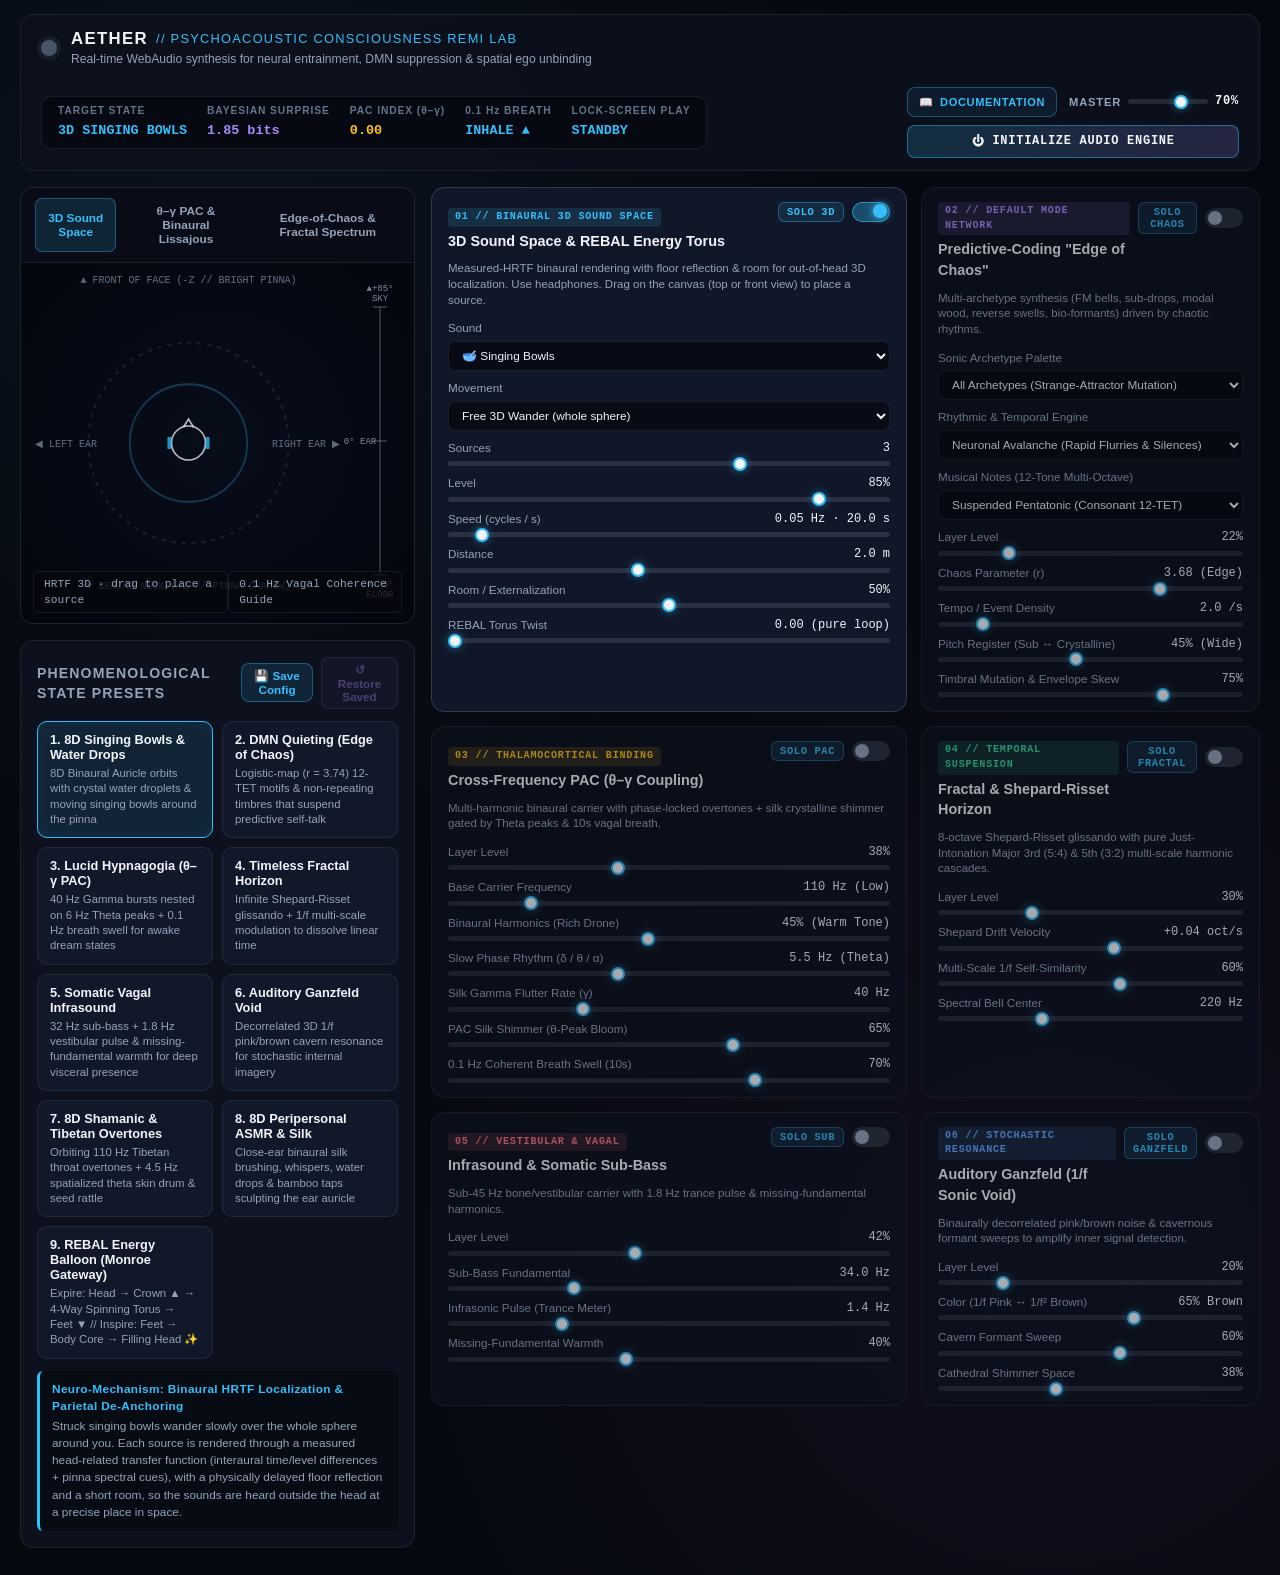
==== index.html @ e2518af4 "Refactor Module 1 into high-fidelity measured-HRTF binaural spatializer with REBAL torus & clean con" ====
<!DOCTYPE html>
<html lang="en">
<head>
  <meta charset="UTF-8" />
  <meta name="viewport" content="width=device-width, initial-scale=1.0, maximum-scale=5.0" />
  <meta name="theme-color" content="#06080f" />
  <meta name="mobile-web-app-capable" content="yes" />
  <meta name="apple-mobile-web-app-capable" content="yes" />
  <meta name="apple-mobile-web-app-status-bar-style" content="black-translucent" />
  <title>AETHER // WebAudio Neurophenomenology & Consciousness Remi Lab</title>
  <link rel="icon" type="image/png" sizes="512x512" href="icon-512.png" />
  <link rel="apple-touch-icon" href="icon-512.png" />
  <link rel="stylesheet" href="styles.css?v=2.9" />
</head>
<body>
  <div class="app-shell">
    <!-- Top Telemetry & Master Transport Bar -->
    <header class="topbar">
      <div class="brand">
        <div class="brand-glyph" id="statusOrb"></div>
        <div>
          <h1>AETHER <span class="brand-sub">// PSYCHOACOUSTIC CONSCIOUSNESS REMI LAB</span></h1>
          <p class="brand-tagline">Real-time WebAudio synthesis for neural entrainment, DMN suppression &amp; spatial ego unbinding</p>
        </div>
      </div>

      <div class="telemetry-strip">
        <div class="telemetry-item" title="Dominant target neural oscillation band">
          <span class="telemetry-label">TARGET STATE</span>
          <span class="telemetry-value accent-cyan" id="telemetryState">STANDBY</span>
        </div>
        <div class="telemetry-item" title="Real-time Bayesian surprise metric of the Edge-of-Chaos engine (bits)">
          <span class="telemetry-label">BAYESIAN SURPRISE</span>
          <span class="telemetry-value accent-violet" id="telemetrySurprise">0.00 bits</span>
        </div>
        <div class="telemetry-item" title="Cross-frequency Theta-Gamma phase-amplitude coupling index">
          <span class="telemetry-label">PAC INDEX (θ–γ)</span>
          <span class="telemetry-value accent-amber" id="telemetryPAC">0.00</span>
        </div>
        <div class="telemetry-item" title="0.1 Hz autonomic heart-brain coherence breath phase">
          <span class="telemetry-label">0.1 Hz BREATH</span>
          <span class="telemetry-value" id="telemetryBreath">INHALE</span>
        </div>
        <div class="telemetry-item" title="Android background audio focus and lock-screen playback status">
          <span class="telemetry-label">LOCK-SCREEN PLAY</span>
          <span class="telemetry-value accent-cyan" id="telemetryBgAudio">STANDBY</span>
        </div>
      </div>

      <div class="master-controls">
        <div class="master-top-row">
          <a href="docs.html" class="btn-docs" title="Open Full Feature &amp; Neuroscience Documentation">
            <span>📖</span>
            <span>DOCUMENTATION</span>
          </a>
          <div class="master-Gain-wrap">
            <label for="masterGain">MASTER</label>
            <input type="range" id="masterGain" min="0" max="1" step="0.01" value="0.7" />
            <span id="masterGainVal" class="mono-val">70%</span>
          </div>
        </div>
        <button id="powerBtn" class="btn-power" aria-pressed="false">
          <span class="power-icon">⏻</span>
          <span id="powerBtnText">INITIALIZE AUDIO ENGINE</span>
        </button>
      </div>
    </header>

    <!-- Main Workspace Grid -->
    <main class="workspace">
      <!-- Left / Center Column: Visualizer & Presets + Journey Engine -->
      <section class="left-panel">
        <!-- Multi-Mode Real-Time Visualizer -->
        <div class="visualizer-card">
          <div class="visualizer-header">
            <div class="viz-tabs" role="tablist">
              <button class="viz-tab active" data-viz="spatial" role="tab">3D Sound Space</button>
              <button class="viz-tab" data-viz="pac" role="tab">θ–γ PAC &amp; Binaural Lissajous</button>
              <button class="viz-tab" data-viz="chaos" role="tab">Edge-of-Chaos &amp; Fractal Spectrum</button>
            </div>
          </div>

          <div class="canvas-container">
            <canvas id="neuroCanvas"></canvas>
            <div class="viz-hud">
              <div class="hud-pill" id="hudLeft">HRTF 3D · drag to place a source</div>
              <div class="hud-pill" id="hudRight">0.1 Hz Vagal Coherence Guide</div>
            </div>
          </div>
        </div>

        <!-- Phenomenological State Presets & Custom User Config -->
        <div class="presets-card">
          <div class="section-header">
            <h2>Phenomenological State Presets</h2>
            <div class="custom-config-controls">
              <button type="button" id="saveConfigBtn" class="btn-config" title="Save your current hand-tuned configuration of all modules">
                💾 Save Config
              </button>
              <button type="button" id="restoreConfigBtn" class="btn-config btn-config-restore" title="Restore your previously saved custom configuration" disabled>
                ↺ Restore Saved
              </button>
            </div>
          </div>

          <div class="preset-grid">
            <button class="preset-btn active" data-preset="egoDissolution">
              <span class="preset-title">1. 8D Singing Bowls &amp; Water Drops</span>
              <span class="preset-desc">8D Binaural Auricle orbits with crystal water droplets &amp; moving singing bowls around the pinna</span>
            </button>
            <button class="preset-btn" data-preset="dmnQuieting">
              <span class="preset-title">2. DMN Quieting (Edge of Chaos)</span>
              <span class="preset-desc">Logistic-map (r = 3.74) 12-TET motifs &amp; non-repeating timbres that suspend predictive self-talk</span>
            </button>
            <button class="preset-btn" data-preset="lucidHypnagogia">
              <span class="preset-title">3. Lucid Hypnagogia (θ–γ PAC)</span>
              <span class="preset-desc">40 Hz Gamma bursts nested on 6 Hz Theta peaks + 0.1 Hz breath swell for awake dream states</span>
            </button>
            <button class="preset-btn" data-preset="timelessFractal">
              <span class="preset-title">4. Timeless Fractal Horizon</span>
              <span class="preset-desc">Infinite Shepard-Risset glissando + 1/f multi-scale modulation to dissolve linear time</span>
            </button>
            <button class="preset-btn" data-preset="somaticVagal">
              <span class="preset-title">5. Somatic Vagal Infrasound</span>
              <span class="preset-desc">32 Hz sub-bass + 1.8 Hz vestibular pulse &amp; missing-fundamental warmth for deep visceral presence</span>
            </button>
            <button class="preset-btn" data-preset="auditoryGanzfeld">
              <span class="preset-title">6. Auditory Ganzfeld Void</span>
              <span class="preset-desc">Decorrelated 3D 1/f pink/brown cavern resonance for stochastic internal imagery</span>
            </button>
            <button class="preset-btn" data-preset="shamanicTrance">
              <span class="preset-title">7. 8D Shamanic &amp; Tibetan Overtones</span>
              <span class="preset-desc">Orbiting 110 Hz Tibetan throat overtones + 4.5 Hz spatialized theta skin drum &amp; seed rattle</span>
            </button>
            <button class="preset-btn" data-preset="somaticTingles">
              <span class="preset-title">8. 8D Peripersonal ASMR &amp; Silk</span>
              <span class="preset-desc">Close-ear binaural silk brushing, whispers, water drops &amp; bamboo taps sculpting the ear auricle</span>
            </button>
            <button class="preset-btn" data-preset="rebalGateway">
              <span class="preset-title">9. REBAL Energy Balloon (Monroe Gateway)</span>
              <span class="preset-desc">Expire: Head → Crown ▲ → 4-Way Spinning Torus → Feet ▼ // Inspire: Feet → Body Core → Filling Head ✨</span>
            </button>
          </div>

          <!-- Active Phenomenology Mechanism Note -->
          <div class="mechanism-banner" id="mechanismBanner">
            <div class="mech-title" id="mechTitle">Neuro-Mechanism: 8D Auricle (Pinna) Localization &amp; Parietal De-Anchoring</div>
            <p class="mech-text" id="mechText">
              True 3D/8D localization combines Interaural Time Difference (ITD 0–700 µs), contralateral cranial head-shadowing, Blauert front/back bands (1.1 kHz rear vs 3.7 kHz front), and the ear auricle (pinna) elevation spectral notch (5–11 kHz) on rich moving sources and water droplets.
            </p>
          </div>
        </div>
      </section>

      <!-- Right Column: 6 Real-Time Synthesis Modules -->
      <section class="modules-grid">

        <!-- MODULE 1: Unified 8D Binaural Auricle & Spatial ASMR -->
        <article class="module-card active-module" data-module="spatial">
          <div class="module-header">
            <div>
              <span class="module-tag tag-cyan">01 // BINAURAL 3D SOUND SPACE</span>
              <h3>3D Sound Space &amp; REBAL Energy Torus</h3>
            </div>
            <div class="header-actions">
              <button type="button" id="soloSpatialBtn" class="btn-solo" title="Mute all other modules to hear the 3D sound space alone">SOLO 3D</button>
              <label class="toggle-switch">
                <input type="checkbox" id="spatialEnabled" checked />
                <span class="slider"></span>
              </label>
            </div>
          </div>
          <p class="module-subtitle">Measured-HRTF binaural rendering with floor reflection &amp; room for out-of-head 3D localization. Use headphones. Drag on the canvas (top or front view) to place a source.</p>

          <div class="control-list">
            <div class="control-row">
              <div class="control-label"><span>Sound</span></div>
              <select id="spatialPalette" class="select-input">
                <option value="energy" selected>⚡ Breath Energy (voice + breath + sparkle)</option>
                <option value="bowl">🥣 Singing Bowls</option>
                <option value="drops">💧 Water Drops</option>
                <option value="chimes">✨ Crystal Chimes</option>
              </select>
            </div>
            <div class="control-row">
              <div class="control-label"><span>Movement</span></div>
              <select id="spatialTrajectory" class="select-input">
                <option value="rebal">REBAL Energy Torus (exhale: crown → around → feet · inhale: feet → head)</option>
                <option value="orbit" selected>Horizontal Orbit (ear level)</option>
                <option value="vertical">Vertical Loops (front → above → behind → below)</option>
                <option value="sphere">Free 3D Wander (whole sphere)</option>
                <option value="manual">Hold Still (drag to place)</option>
              </select>
            </div>
            <div class="control-row">
              <div class="control-label"><span>Sources</span><span class="mono-val" id="spatialCountVal">2</span></div>
              <input type="range" id="spatialCount" min="1" max="4" step="1" value="2" />
            </div>
            <div class="control-row">
              <div class="control-label"><span>Level</span><span class="mono-val" id="spatialGainVal">80%</span></div>
              <input type="range" id="spatialGain" min="0" max="1" step="0.01" value="0.8" />
            </div>
            <div class="control-row">
              <div class="control-label"><span>Speed (cycles / s)</span><span class="mono-val" id="spatialSpeedVal">0.10 Hz · 10.0 s</span></div>
              <input type="range" id="spatialSpeed" min="0.02" max="0.5" step="0.01" value="0.1" />
            </div>
            <div class="control-row">
              <div class="control-label"><span>Distance</span><span class="mono-val" id="spatialDistanceVal">1.8 m</span></div>
              <input type="range" id="spatialDistance" min="0.5" max="4" step="0.1" value="1.8" />
            </div>
            <div class="control-row">
              <div class="control-label"><span>Room / Externalization</span><span class="mono-val" id="spatialRoomVal">45%</span></div>
              <input type="range" id="spatialRoom" min="0" max="1" step="0.01" value="0.45" />
            </div>
            <div class="control-row">
              <div class="control-label"><span>REBAL Torus Twist</span><span class="mono-val" id="spatialSpiralVal">0.00 (pure loop)</span></div>
              <input type="range" id="spatialSpiral" min="0" max="2" step="0.05" value="0" />
            </div>
          </div>
        </article>

        <!-- MODULE 2: Predictive-Coding Edge of Chaos -->
        <article class="module-card" data-module="chaos">
          <div class="module-header">
            <div>
              <span class="module-tag tag-violet">02 // DEFAULT MODE NETWORK</span>
              <h3>Predictive-Coding "Edge of Chaos"</h3>
            </div>
            <div class="header-actions">
              <button type="button" id="soloChaosBtn" class="btn-solo" title="Mute all other modules to isolate Edge of Chaos sounds &amp; rhythms">SOLO CHAOS</button>
              <label class="toggle-switch">
                <input type="checkbox" id="chaosEnabled" />
                <span class="slider"></span>
              </label>
            </div>
          </div>
          <p class="module-subtitle">Multi-archetype synthesis (FM bells, sub-drops, modal wood, reverse swells, bio-formants) driven by chaotic rhythms.</p>

          <div class="control-list">
            <div class="control-row">
              <div class="control-label"><span>Sonic Archetype Palette</span></div>
              <select id="chaosPalette" class="select-input">
                <option value="hybrid" selected>All Archetypes (Strange-Attractor Mutation)</option>
                <option value="metallic">Inharmonic FM Bells, Singing Bowls &amp; Gongs</option>
                <option value="liquid">Liquid Formant Vowels &amp; Bio-Acoustic Calls</option>
                <option value="plucked">Modal Wood, Koto Plucks &amp; Bowed Glass</option>
                <option value="subglitch">Deep Tectonic Sub-Drops &amp; Microsound Clicks</option>
                <option value="breath">Reverse Envelope Swells &amp; Throat Overtones</option>
              </select>
            </div>
            <div class="control-row">
              <div class="control-label"><span>Rhythmic &amp; Temporal Engine</span></div>
              <select id="chaosRhythm" class="select-input">
                <option value="avalanche" selected>Neuronal Avalanche (Rapid Flurries &amp; Silences)</option>
                <option value="lorenz">Strange-Attractor Syncopated Groove (Bifurcating)</option>
                <option value="polyrhythm">Golden-Ratio (φ) &amp; Prime Polyrhythm (3:5:7)</option>
                <option value="elastic">Elastic Time Gravity (Accelerando ↔ Ritardando)</option>
                <option value="stochastic">Logistic Cloud (r-Controlled Periodicity)</option>
              </select>
            </div>
            <div class="control-row">
              <div class="control-label"><span>Musical Notes (12-Tone Multi-Octave)</span></div>
              <select id="chaosScale" class="select-input">
                <option value="chromatic12" selected>All 12 Chromatic Notes (Motif + Mutation)</option>
                <option value="dorian">Dorian Mode (12-TET Minor/Modal)</option>
                <option value="lydian">Lydian Dream Scale (12-TET #4)</option>
                <option value="pentatonic">Suspended Pentatonic (Consonant 12-TET)</option>
                <option value="phrygian">Phrygian Dominant (Mystic 12-TET)</option>
              </select>
            </div>
            <div class="control-row">
              <div class="control-label"><span>Layer Level</span><span class="mono-val" id="chaosGainVal">65%</span></div>
              <input type="range" id="chaosGain" min="0" max="1" step="0.01" value="0.65" />
            </div>
            <div class="control-row">
              <div class="control-label"><span>Chaos Parameter (r)</span><span class="mono-val" id="chaosRVal">3.74 (Edge)</span></div>
              <input type="range" id="chaosR" min="2.80" max="3.99" step="0.01" value="3.74" />
            </div>
            <div class="control-row">
              <div class="control-label"><span>Tempo / Event Density</span><span class="mono-val" id="chaosRateVal">3.8 /s</span></div>
              <input type="range" id="chaosRate" min="0.5" max="12" step="0.1" value="3.8" />
            </div>
            <div class="control-row">
              <div class="control-label"><span>Pitch Register (Sub ↔ Crystalline)</span><span class="mono-val" id="chaosRegisterVal">45% (Wide)</span></div>
              <input type="range" id="chaosRegister" min="0" max="1" step="0.01" value="0.45" />
            </div>
            <div class="control-row">
              <div class="control-label"><span>Timbral Mutation &amp; Envelope Skew</span><span class="mono-val" id="chaosMorphVal">72%</span></div>
              <input type="range" id="chaosMorph" min="0" max="1" step="0.01" value="0.72" />
            </div>
          </div>
        </article>

        <!-- MODULE 3: Cross-Frequency PAC Audio -->
        <article class="module-card" data-module="pac">
          <div class="module-header">
            <div>
              <span class="module-tag tag-amber">03 // THALAMOCORTICAL BINDING</span>
              <h3>Cross-Frequency PAC (θ–γ Coupling)</h3>
            </div>
            <div class="header-actions">
              <button type="button" id="soloPacBtn" class="btn-solo" title="Mute all other modules to isolate Cross-Frequency PAC &amp; Binaural Phase">SOLO PAC</button>
              <label class="toggle-switch">
                <input type="checkbox" id="pacEnabled" />
                <span class="slider"></span>
              </label>
            </div>
          </div>
          <p class="module-subtitle">Multi-harmonic binaural carrier with phase-locked overtones + silk crystalline shimmer gated by Theta peaks &amp; 10s vagal breath.</p>

          <div class="control-list">
            <div class="control-row">
              <div class="control-label"><span>Layer Level</span><span class="mono-val" id="pacGainVal">55%</span></div>
              <input type="range" id="pacGain" min="0" max="1" step="0.01" value="0.55" />
            </div>
            <div class="control-row">
              <div class="control-label"><span>Base Carrier Frequency</span><span class="mono-val" id="pacBaseFreqVal">136 Hz (Low)</span></div>
              <input type="range" id="pacBaseFreq" min="40" max="432" step="1" value="136" />
            </div>
            <div class="control-row">
              <div class="control-label"><span>Binaural Harmonics (Rich Drone)</span><span class="mono-val" id="pacHarmonicsVal">45% (Warm Tone)</span></div>
              <input type="range" id="pacHarmonics" min="0" max="1" step="0.01" value="0.45" />
            </div>
            <div class="control-row">
              <div class="control-label"><span>Slow Phase Rhythm (δ / θ / α)</span><span class="mono-val" id="pacThetaVal">6.0 Hz (Theta)</span></div>
              <input type="range" id="pacTheta" min="1.5" max="12.0" step="0.1" value="6.0" />
            </div>
            <div class="control-row">
              <div class="control-label"><span>Silk Gamma Flutter Rate (γ)</span><span class="mono-val" id="pacGammaVal">40 Hz</span></div>
              <input type="range" id="pacGamma" min="25" max="75" step="1" value="40" />
            </div>
            <div class="control-row">
              <div class="control-label"><span>PAC Silk Shimmer (θ-Peak Bloom)</span><span class="mono-val" id="pacDepthVal">70%</span></div>
              <input type="range" id="pacDepth" min="0" max="1" step="0.01" value="0.70" />
            </div>
            <div class="control-row">
              <div class="control-label"><span>0.1 Hz Coherent Breath Swell (10s)</span><span class="mono-val" id="pacBreathVal">65%</span></div>
              <input type="range" id="pacBreath" min="0" max="1" step="0.01" value="0.65" />
            </div>
          </div>
        </article>

        <!-- MODULE 4: Fractal & Scale-Invariant Landscapes -->
        <article class="module-card" data-module="fractal">
          <div class="module-header">
            <div>
              <span class="module-tag tag-emerald">04 // TEMPORAL SUSPENSION</span>
              <h3>Fractal &amp; Shepard-Risset Horizon</h3>
            </div>
            <div class="header-actions">
              <button type="button" id="soloFractalBtn" class="btn-solo" title="Mute all other modules to isolate Fractal &amp; Shepard-Risset Horizon">SOLO FRACTAL</button>
              <label class="toggle-switch">
                <input type="checkbox" id="fractalEnabled" />
                <span class="slider"></span>
              </label>
            </div>
          </div>
          <p class="module-subtitle">8-octave Shepard-Risset glissando with pure Just-Intonation Major 3rd (5:4) &amp; 5th (3:2) multi-scale harmonic cascades.</p>

          <div class="control-list">
            <div class="control-row">
              <div class="control-label"><span>Layer Level</span><span class="mono-val" id="fractalGainVal">40%</span></div>
              <input type="range" id="fractalGain" min="0" max="1" step="0.01" value="0.40" />
            </div>
            <div class="control-row">
              <div class="control-label"><span>Shepard Drift Velocity</span><span class="mono-val" id="fractalSpeedVal">+0.06 oct/s</span></div>
              <input type="range" id="fractalSpeed" min="-0.25" max="0.25" step="0.01" value="0.06" />
            </div>
            <div class="control-row">
              <div class="control-label"><span>Multi-Scale 1/f Self-Similarity</span><span class="mono-val" id="fractalDepthVal">65%</span></div>
              <input type="range" id="fractalDepth" min="0" max="1" step="0.01" value="0.65" />
            </div>
            <div class="control-row">
              <div class="control-label"><span>Spectral Bell Center</span><span class="mono-val" id="fractalCenterVal">220 Hz</span></div>
              <input type="range" id="fractalCenter" min="65" max="528" step="1" value="220" />
            </div>
          </div>
        </article>

        <!-- MODULE 5: Infrasound & Somatic Sub-Bass -->
        <article class="module-card" data-module="sub">
          <div class="module-header">
            <div>
              <span class="module-tag tag-rose">05 // VESTIBULAR &amp; VAGAL</span>
              <h3>Infrasound &amp; Somatic Sub-Bass</h3>
            </div>
            <div class="header-actions">
              <button type="button" id="soloSubBtn" class="btn-solo" title="Mute all other modules to isolate Infrasound &amp; Sub-Bass">SOLO SUB</button>
              <label class="toggle-switch">
                <input type="checkbox" id="subEnabled" />
                <span class="slider"></span>
              </label>
            </div>
          </div>
          <p class="module-subtitle">Sub-45 Hz bone/vestibular carrier with 1.8 Hz trance pulse &amp; missing-fundamental harmonics.</p>

          <div class="control-list">
            <div class="control-row">
              <div class="control-label"><span>Layer Level</span><span class="mono-val" id="subGainVal">50%</span></div>
              <input type="range" id="subGain" min="0" max="1" step="0.01" value="0.50" />
            </div>
            <div class="control-row">
              <div class="control-label"><span>Sub-Bass Fundamental</span><span class="mono-val" id="subFreqVal">34 Hz</span></div>
              <input type="range" id="subFreq" min="24" max="60" step="0.5" value="34" />
            </div>
            <div class="control-row">
              <div class="control-label"><span>Infrasonic Pulse (Trance Meter)</span><span class="mono-val" id="subPulseVal">1.6 Hz</span></div>
              <input type="range" id="subPulse" min="0.2" max="5.0" step="0.1" value="1.6" />
            </div>
            <div class="control-row">
              <div class="control-label"><span>Missing-Fundamental Warmth</span><span class="mono-val" id="subWarmthVal">45%</span></div>
              <input type="range" id="subWarmth" min="0" max="1" step="0.01" value="0.45" />
            </div>
          </div>
        </article>

        <!-- MODULE 6: Auditory Ganzfeld & Stochastic Resonance -->
        <article class="module-card" data-module="ganzfeld">
          <div class="module-header">
            <div>
              <span class="module-tag tag-sky">06 // STOCHASTIC RESONANCE</span>
              <h3>Auditory Ganzfeld (1/f Sonic Void)</h3>
            </div>
            <div class="header-actions">
              <button type="button" id="soloGanzfeldBtn" class="btn-solo" title="Mute all other modules to isolate the Auditory Ganzfeld">SOLO GANZFELD</button>
              <label class="toggle-switch">
                <input type="checkbox" id="ganzfeldEnabled" />
                <span class="slider"></span>
              </label>
            </div>
          </div>
          <p class="module-subtitle">Binaurally decorrelated pink/brown noise &amp; cavernous formant sweeps to amplify inner signal detection.</p>

          <div class="control-list">
            <div class="control-row">
              <div class="control-label"><span>Layer Level</span><span class="mono-val" id="ganzfeldGainVal">30%</span></div>
              <input type="range" id="ganzfeldGain" min="0" max="1" step="0.01" value="0.30" />
            </div>
            <div class="control-row">
              <div class="control-label"><span>Color (1/f Pink ↔ 1/f² Brown)</span><span class="mono-val" id="ganzfeldColorVal">62% Brown</span></div>
              <input type="range" id="ganzfeldColor" min="0" max="1" step="0.01" value="0.62" />
            </div>
            <div class="control-row">
              <div class="control-label"><span>Cavern Formant Sweep</span><span class="mono-val" id="ganzfeldSweepVal">55%</span></div>
              <input type="range" id="ganzfeldSweep" min="0" max="1" step="0.01" value="0.55" />
            </div>
            <div class="control-row">
              <div class="control-label"><span>Cathedral Shimmer Space</span><span class="mono-val" id="reverbMixVal">55%</span></div>
              <input type="range" id="reverbMix" min="0" max="1" step="0.01" value="0.55" />
            </div>
          </div>
        </article>

      </section>
    </main>
  </div>

  <!-- Persistent HTML5 audio element for Android background audio focus & lock-screen playback -->
  <audio id="bgAudioKeepAlive" src="silence.wav" loop playsinline preload="auto"></audio>

  <script src="spatial-engine.js?v=5.0"></script>
  <script src="audio-engine.js?v=5.0"></script>
  <script src="app.js?v=5.0"></script>
</body>
</html>
---- styles.css ----
:root {
  --bg-canvas: #06080f;
  --bg-card: #0c111d;
  --bg-card-active: #101728;
  --bg-elevated: #161f35;
  --border-subtle: rgba(148, 163, 184, 0.12);
  --border-active: rgba(56, 189, 248, 0.35);
  --text-primary: #f1f5f9;
  --text-secondary: #94a3b8;
  --text-muted: #64748b;
  --cyan: #38bdf8;
  --violet: #a78bfa;
  --amber: #fbbf24;
  --emerald: #34d399;
  --rose: #fb7185;
  --sky: #60a5fa;
  --font-sans: -apple-system, BlinkMacSystemFont, "Inter", "Segoe UI", Roboto, sans-serif;
  --font-mono: "JetBrains Mono", "SF Mono", "Fira Code", Menlo, monospace;
}

* {
  box-sizing: border-box;
  margin: 0;
  padding: 0;
}

body {
  background-color: var(--bg-canvas);
  background-image:
    radial-gradient(circle at 18% 15%, rgba(56, 189, 248, 0.06), transparent 40%),
    radial-gradient(circle at 82% 80%, rgba(167, 139, 250, 0.06), transparent 45%);
  color: var(--text-primary);
  font-family: var(--font-sans);
  min-height: 100vh;
  overflow-x: hidden;
  line-height: 1.45;
}

.app-shell {
  max-width: 1620px;
  margin: 0 auto;
  padding: 14px 20px 28px;
  display: flex;
  flex-direction: column;
  gap: 16px;
}

/* Topbar */
.topbar {
  display: flex;
  align-items: center;
  justify-content: space-between;
  gap: 18px;
  background: rgba(12, 17, 29, 0.85);
  backdrop-filter: blur(14px);
  border: 1px solid var(--border-subtle);
  border-radius: 14px;
  padding: 12px 20px;
  flex-wrap: wrap;
}

.brand {
  display: flex;
  align-items: center;
  gap: 14px;
}

.brand-glyph {
  width: 16px;
  height: 16px;
  border-radius: 50%;
  background: #475569;
  box-shadow: 0 0 0 4px rgba(71, 85, 105, 0.2);
  transition: all 0.4s ease;
}

.brand-glyph.live {
  background: var(--cyan);
  box-shadow: 0 0 14px var(--cyan), 0 0 0 5px rgba(56, 189, 248, 0.2);
  animation: pulseOrb 4s infinite ease-in-out;
}

@keyframes pulseOrb {
  0%, 100% { transform: scale(1); opacity: 0.95; }
  50% { transform: scale(1.18); opacity: 1; }
}

.brand h1 {
  font-size: 1.05rem;
  font-weight: 700;
  letter-spacing: 0.08em;
  display: flex;
  align-items: center;
  gap: 8px;
}

.brand-sub {
  font-weight: 400;
  font-size: 0.8rem;
  color: var(--cyan);
  letter-spacing: 0.1em;
}

.brand-tagline {
  font-size: 0.76rem;
  color: var(--text-secondary);
}

/* Telemetry Strip */
.telemetry-strip {
  display: flex;
  align-items: center;
  gap: 20px;
  background: rgba(6, 8, 15, 0.65);
  border: 1px solid var(--border-subtle);
  border-radius: 10px;
  padding: 7px 16px;
}

.telemetry-item {
  display: flex;
  flex-direction: column;
  gap: 2px;
}

.telemetry-label {
  font-size: 0.64rem;
  font-weight: 600;
  letter-spacing: 0.09em;
  color: var(--text-muted);
}

.telemetry-value {
  font-family: var(--font-mono);
  font-size: 0.84rem;
  font-weight: 600;
  font-variant-numeric: tabular-nums;
  color: var(--text-primary);
}

.accent-cyan { color: var(--cyan); }
.accent-violet { color: var(--violet); }
.accent-amber { color: var(--amber); }

/* Master Controls */
.master-controls {
  display: flex;
  flex-direction: column;
  gap: 8px;
  min-width: 260px;
}

.master-top-row {
  display: flex;
  align-items: center;
  justify-content: space-between;
  gap: 12px;
}

.btn-docs {
  display: inline-flex;
  align-items: center;
  gap: 6px;
  padding: 6px 11px;
  border-radius: 8px;
  border: 1px solid rgba(56, 189, 248, 0.35);
  background: rgba(56, 189, 248, 0.08);
  color: var(--cyan);
  font-size: 0.69rem;
  font-weight: 600;
  letter-spacing: 0.06em;
  text-decoration: none;
  transition: all 0.2s ease;
  white-space: nowrap;
}

.btn-docs:hover {
  background: rgba(56, 189, 248, 0.18);
  border-color: rgba(56, 189, 248, 0.7);
  box-shadow: 0 0 14px rgba(56, 189, 248, 0.22);
  transform: translateY(-1px);
}

.master-Gain-wrap {
  display: flex;
  align-items: center;
  gap: 7px;
  font-size: 0.70rem;
  font-weight: 600;
  letter-spacing: 0.07em;
  color: var(--text-secondary);
  white-space: nowrap;
}

.master-Gain-wrap input[type="range"] {
  width: 80px;
}

.mono-val {
  font-family: var(--font-mono);
  font-size: 0.75rem;
  font-variant-numeric: tabular-nums;
  color: var(--text-primary);
}

.btn-power {
  display: flex;
  align-items: center;
  justify-content: center;
  gap: 8px;
  background: linear-gradient(135deg, rgba(56, 189, 248, 0.18), rgba(167, 139, 250, 0.18));
  border: 1px solid rgba(56, 189, 248, 0.45);
  color: var(--text-primary);
  font-family: var(--font-mono);
  font-size: 0.75rem;
  font-weight: 600;
  letter-spacing: 0.06em;
  padding: 8px 14px;
  border-radius: 8px;
  cursor: pointer;
  transition: all 0.2s ease;
  width: 100%;
}

.btn-power:hover {
  border-color: var(--cyan);
  box-shadow: 0 0 18px rgba(56, 189, 248, 0.25);
}

.btn-power.active {
  background: linear-gradient(135deg, rgba(52, 211, 153, 0.22), rgba(56, 189, 248, 0.22));
  border-color: var(--emerald);
  color: #ecfdf5;
  box-shadow: 0 0 20px rgba(52, 211, 153, 0.25);
}

/* Workspace Layout */
.workspace {
  display: grid;
  grid-template-columns: 1.05fr 1.25fr;
  gap: 16px;
  align-items: start;
}

@media (max-width: 1220px) {
  .workspace {
    grid-template-columns: 1fr;
  }
}

.left-panel {
  display: flex;
  flex-direction: column;
  gap: 16px;
}

/* Visualizer Card */
.visualizer-card {
  background: var(--bg-card);
  border: 1px solid var(--border-subtle);
  border-radius: 14px;
  overflow: hidden;
  display: flex;
  flex-direction: column;
}

.visualizer-header {
  display: flex;
  align-items: center;
  justify-content: space-between;
  padding: 10px 14px;
  border-bottom: 1px solid var(--border-subtle);
  background: rgba(6, 8, 15, 0.45);
  flex-wrap: wrap;
  gap: 8px;
}

.viz-tabs {
  display: flex;
  gap: 6px;
}

.viz-tab {
  background: transparent;
  border: 1px solid transparent;
  color: var(--text-secondary);
  font-size: 0.74rem;
  font-weight: 600;
  padding: 5px 11px;
  border-radius: 7px;
  cursor: pointer;
  transition: all 0.18s ease;
}

.viz-tab:hover {
  color: var(--text-primary);
  background: rgba(255, 255, 255, 0.04);
}

.viz-tab.active {
  background: rgba(56, 189, 248, 0.14);
  border-color: rgba(56, 189, 248, 0.35);
  color: var(--cyan);
}

.headphone-badge {
  font-size: 0.72rem;
  color: var(--amber);
  background: rgba(251, 191, 36, 0.1);
  border: 1px solid rgba(251, 191, 36, 0.25);
  padding: 4px 10px;
  border-radius: 999px;
  font-weight: 500;
}

.canvas-container {
  position: relative;
  height: 360px;
  width: 100%;
  background: radial-gradient(circle at center, #0c1426 0%, #05070e 100%);
}

#neuroCanvas {
  width: 100%;
  height: 100%;
  display: block;
  touch-action: none;
}

.canvas-overlay {
  position: absolute;
  inset: 0;
  background: rgba(6, 8, 15, 0.76);
  backdrop-filter: blur(6px);
  display: flex;
  align-items: center;
  justify-content: center;
  padding: 24px;
  transition: opacity 0.35s ease;
}

.canvas-overlay.hidden {
  opacity: 0;
  pointer-events: none;
}

.overlay-box {
  max-width: 400px;
  text-align: center;
  background: rgba(16, 23, 40, 0.92);
  border: 1px solid rgba(56, 189, 248, 0.35);
  border-radius: 14px;
  padding: 24px;
  box-shadow: 0 20px 50px rgba(0, 0, 0, 0.6);
}

.overlay-box h2 {
  font-size: 1.1rem;
  margin-bottom: 8px;
  color: var(--text-primary);
}

.overlay-box p {
  font-size: 0.82rem;
  color: var(--text-secondary);
  margin-bottom: 16px;
}

.btn-primary {
  background: linear-gradient(135deg, #0284c7, #6366f1);
  border: none;
  color: white;
  font-weight: 600;
  font-size: 0.85rem;
  padding: 10px 22px;
  border-radius: 8px;
  cursor: pointer;
  box-shadow: 0 4px 16px rgba(2, 132, 199, 0.4);
  transition: transform 0.15s ease, box-shadow 0.15s ease;
}

.btn-primary:hover {
  transform: translateY(-1px);
  box-shadow: 0 6px 22px rgba(2, 132, 199, 0.6);
}

.viz-hud {
  position: absolute;
  bottom: 10px;
  left: 12px;
  right: 12px;
  display: flex;
  justify-content: space-between;
  pointer-events: none;
}

.hud-pill {
  background: rgba(6, 8, 15, 0.72);
  border: 1px solid var(--border-subtle);
  padding: 4px 10px;
  border-radius: 6px;
  font-family: var(--font-mono);
  font-size: 0.7rem;
  color: var(--text-secondary);
}

/* Presets Card */
.presets-card {
  background: var(--bg-card);
  border: 1px solid var(--border-subtle);
  border-radius: 14px;
  padding: 16px;
  display: flex;
  flex-direction: column;
  gap: 12px;
}

.section-header {
  display: flex;
  align-items: center;
  justify-content: space-between;
}

.section-header h2 {
  font-size: 0.88rem;
  text-transform: uppercase;
  letter-spacing: 0.08em;
  color: var(--text-secondary);
}

.custom-config-controls {
  display: flex;
  align-items: center;
  gap: 8px;
}

.btn-config {
  background: rgba(56, 189, 248, 0.12);
  border: 1px solid rgba(56, 189, 248, 0.35);
  color: var(--cyan);
  font-size: 0.73rem;
  font-weight: 600;
  padding: 5px 11px;
  border-radius: 8px;
  cursor: pointer;
  transition: all 0.2s ease;
}

.btn-config:hover:not(:disabled) {
  background: rgba(56, 189, 248, 0.25);
  border-color: var(--cyan);
  color: #f0f9ff;
  box-shadow: 0 0 12px rgba(56, 189, 248, 0.28);
}

.btn-config-restore {
  background: rgba(167, 139, 250, 0.12);
  border-color: rgba(167, 139, 250, 0.35);
  color: var(--violet);
}

.btn-config-restore:hover:not(:disabled),
.btn-config-restore.active {
  background: rgba(167, 139, 250, 0.26);
  border-color: var(--violet);
  color: #f5f3ff;
  box-shadow: 0 0 12px rgba(167, 139, 250, 0.32);
}

.btn-config:disabled {
  opacity: 0.38;
  cursor: not-allowed;
}

.preset-grid {
  display: grid;
  grid-template-columns: repeat(2, 1fr);
  gap: 9px;
}

@media (max-width: 640px) {
  .preset-grid {
    grid-template-columns: 1fr;
  }
}

.preset-btn {
  text-align: left;
  background: rgba(22, 31, 53, 0.55);
  border: 1px solid var(--border-subtle);
  border-radius: 10px;
  padding: 10px 12px;
  cursor: pointer;
  display: flex;
  flex-direction: column;
  gap: 4px;
  transition: all 0.18s ease;
}

.preset-btn:hover {
  background: rgba(22, 31, 53, 0.9);
  border-color: rgba(56, 189, 248, 0.3);
}

.preset-btn.active {
  background: rgba(56, 189, 248, 0.11);
  border-color: var(--cyan);
  box-shadow: inset 0 0 16px rgba(56, 189, 248, 0.08);
}

.preset-title {
  font-size: 0.8rem;
  font-weight: 600;
  color: var(--text-primary);
}

.preset-desc {
  font-size: 0.71rem;
  color: var(--text-secondary);
  line-height: 1.35;
}

.mechanism-banner {
  background: rgba(6, 8, 15, 0.65);
  border-left: 3px solid var(--cyan);
  border-radius: 6px;
  padding: 10px 12px;
}

.mech-title {
  font-size: 0.74rem;
  font-weight: 700;
  color: var(--cyan);
  margin-bottom: 3px;
  letter-spacing: 0.03em;
}

.mech-text {
  font-size: 0.74rem;
  color: var(--text-secondary);
  line-height: 1.45;
}

/* Modules Grid */
.modules-grid {
  display: grid;
  grid-template-columns: repeat(2, 1fr);
  gap: 14px;
}

@media (max-width: 760px) {
  .modules-grid {
    grid-template-columns: 1fr;
  }
}

.module-card {
  background: var(--bg-card);
  border: 1px solid var(--border-subtle);
  border-radius: 14px;
  padding: 14px 16px;
  display: flex;
  flex-direction: column;
  gap: 10px;
  transition: border-color 0.25s ease, background 0.25s ease, opacity 0.25s ease;
  opacity: 0.68;
}

.module-card.active-module {
  background: var(--bg-card-active);
  border-color: rgba(148, 163, 184, 0.24);
  opacity: 1;
}

.module-header {
  display: flex;
  align-items: flex-start;
  justify-content: space-between;
  gap: 8px;
}

.header-actions {
  display: flex;
  align-items: center;
  gap: 8px;
}

.btn-solo {
  background: rgba(56, 189, 248, 0.12);
  border: 1px solid rgba(56, 189, 248, 0.35);
  color: var(--cyan);
  font-family: var(--font-mono);
  font-size: 0.65rem;
  font-weight: 700;
  letter-spacing: 0.06em;
  padding: 3px 8px;
  border-radius: 6px;
  cursor: pointer;
  transition: all 0.18s ease;
}

.btn-solo:hover,
.btn-solo.active {
  background: rgba(56, 189, 248, 0.28);
  border-color: var(--cyan);
  color: #f0f9ff;
  box-shadow: 0 0 12px rgba(56, 189, 248, 0.35);
}

.module-tag {
  display: inline-block;
  font-family: var(--font-mono);
  font-size: 0.63rem;
  font-weight: 700;
  letter-spacing: 0.08em;
  padding: 2px 7px;
  border-radius: 4px;
  margin-bottom: 4px;
}

.tag-cyan { background: rgba(56, 189, 248, 0.14); color: var(--cyan); }
.tag-violet { background: rgba(167, 139, 250, 0.14); color: var(--violet); }
.tag-amber { background: rgba(251, 191, 36, 0.14); color: var(--amber); }
.tag-emerald { background: rgba(52, 211, 153, 0.14); color: var(--emerald); }
.tag-rose { background: rgba(251, 113, 133, 0.14); color: var(--rose); }
.tag-sky { background: rgba(96, 165, 250, 0.14); color: var(--sky); }
.tag-fuchsia { background: rgba(232, 121, 249, 0.16); color: #f472b6; }

.module-header h3 {
  font-size: 0.9rem;
  font-weight: 600;
  color: var(--text-primary);
}

.module-subtitle {
  font-size: 0.72rem;
  color: var(--text-secondary);
  line-height: 1.35;
}

/* Controls */
.control-list {
  display: flex;
  flex-direction: column;
  gap: 9px;
  margin-top: 2px;
}

.control-row {
  display: flex;
  flex-direction: column;
  gap: 4px;
}

.control-label {
  display: flex;
  justify-content: space-between;
  font-size: 0.73rem;
  color: var(--text-secondary);
}

input[type="range"] {
  -webkit-appearance: none;
  appearance: none;
  width: 100%;
  height: 5px;
  background: rgba(148, 163, 184, 0.18);
  border-radius: 999px;
  outline: none;
  cursor: pointer;
}

input[type="range"]::-webkit-slider-thumb {
  -webkit-appearance: none;
  appearance: none;
  width: 14px;
  height: 14px;
  border-radius: 50%;
  background: var(--text-primary);
  border: 2px solid var(--cyan);
  box-shadow: 0 0 8px rgba(56, 189, 248, 0.5);
  cursor: pointer;
  transition: transform 0.12s ease;
}

input[type="range"]::-webkit-slider-thumb:hover {
  transform: scale(1.18);
}

.select-input {
  background: rgba(6, 8, 15, 0.7);
  border: 1px solid var(--border-subtle);
  color: var(--text-primary);
  font-size: 0.74rem;
  padding: 6px 9px;
  border-radius: 7px;
  outline: none;
  cursor: pointer;
}

/* Toggle Switch */
.toggle-switch {
  position: relative;
  display: inline-block;
  width: 38px;
  height: 20px;
  flex-shrink: 0;
}

.toggle-switch input {
  opacity: 0;
  width: 0;
  height: 0;
}

.slider {
  position: absolute;
  cursor: pointer;
  inset: 0;
  background-color: rgba(148, 163, 184, 0.22);
  transition: 0.22s;
  border-radius: 999px;
}

.slider:before {
  position: absolute;
  content: "";
  height: 14px;
  width: 14px;
  left: 3px;
  bottom: 3px;
  background-color: var(--text-secondary);
  transition: 0.22s;
  border-radius: 50%;
}

.toggle-switch input:checked + .slider {
  background-color: rgba(56, 189, 248, 0.32);
  border: 1px solid rgba(56, 189, 248, 0.6);
}

.toggle-switch input:checked + .slider:before {
  transform: translateX(17px);
  background-color: var(--cyan);
  box-shadow: 0 0 8px var(--cyan);
}

/* Mobile & Android Touch Optimizations */
@media (max-width: 768px) {
  .app-shell {
    padding: 10px 12px 28px;
    gap: 12px;
  }

  .topbar {
    padding: 10px 14px;
    gap: 12px;
  }

  .brand h1 {
    font-size: 0.96rem;
  }

  .brand-sub {
    font-size: 0.72rem;
  }

  .brand-tagline {
    font-size: 0.68rem;
  }

  .master-controls {
    width: 100%;
    min-width: 0;
  }

  .btn-power {
    padding: 10px 14px;
    font-size: 0.78rem;
  }

  .canvas-container {
    height: 300px;
  }

  /* Increase touch targets for sliders on mobile touchscreens */
  input[type="range"] {
    height: 8px;
  }

  input[type="range"]::-webkit-slider-thumb {
    width: 22px;
    height: 22px;
  }

  .preset-btn {
    padding: 12px 14px;
  }

  .btn-solo {
    padding: 5px 9px;
    font-size: 0.68rem;
  }
}
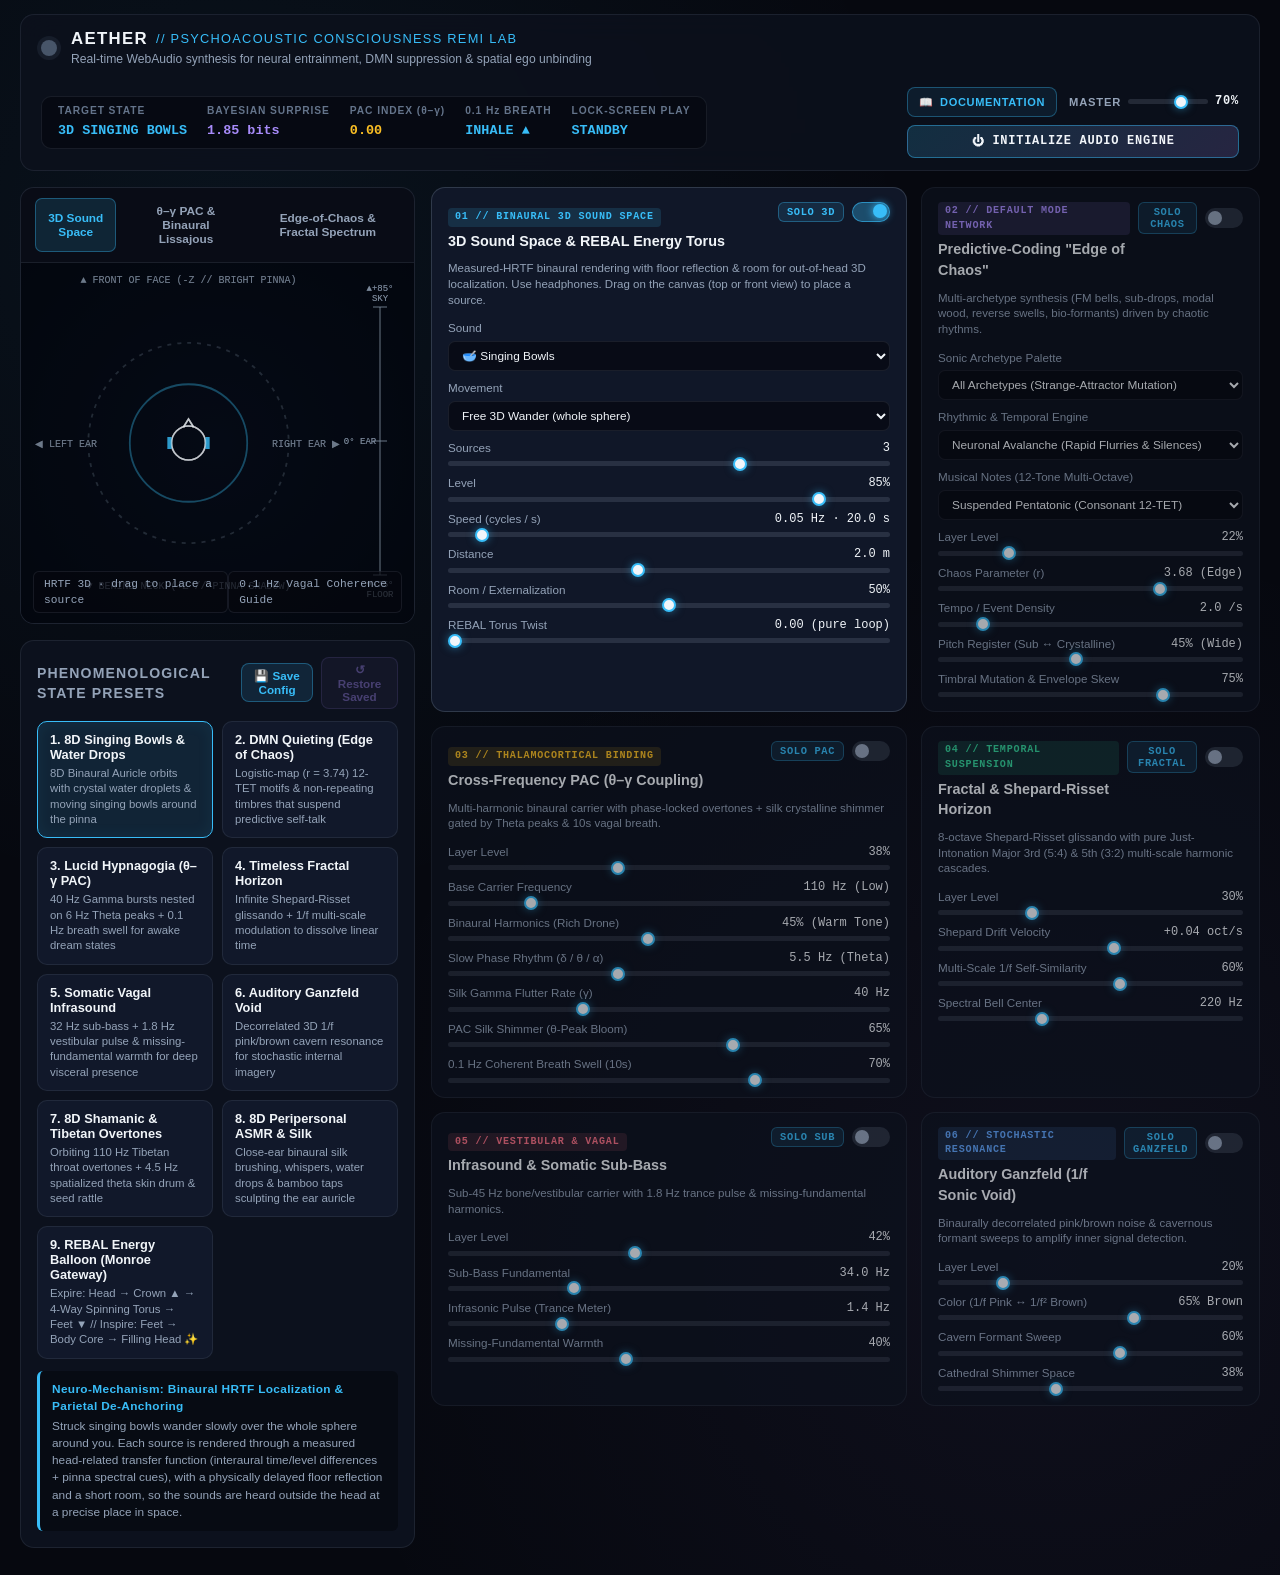
==== commit c60bb101: "Implement psychoacoustic dual-ear binaural engine (Woodworth ITD + head shadow ILD + pinna occlusion" ====
--- a/index.html
+++ b/index.html
@@ -458,8 +458,8 @@
   <!-- Persistent HTML5 audio element for Android background audio focus & lock-screen playback -->
   <audio id="bgAudioKeepAlive" src="silence.wav" loop playsinline preload="auto"></audio>
 
-  <script src="spatial-engine.js?v=5.0"></script>
-  <script src="audio-engine.js?v=5.0"></script>
-  <script src="app.js?v=5.0"></script>
+  <script src="spatial-engine.js?v=5.1"></script>
+  <script src="audio-engine.js?v=5.1"></script>
+  <script src="app.js?v=5.1"></script>
 </body>
 </html>
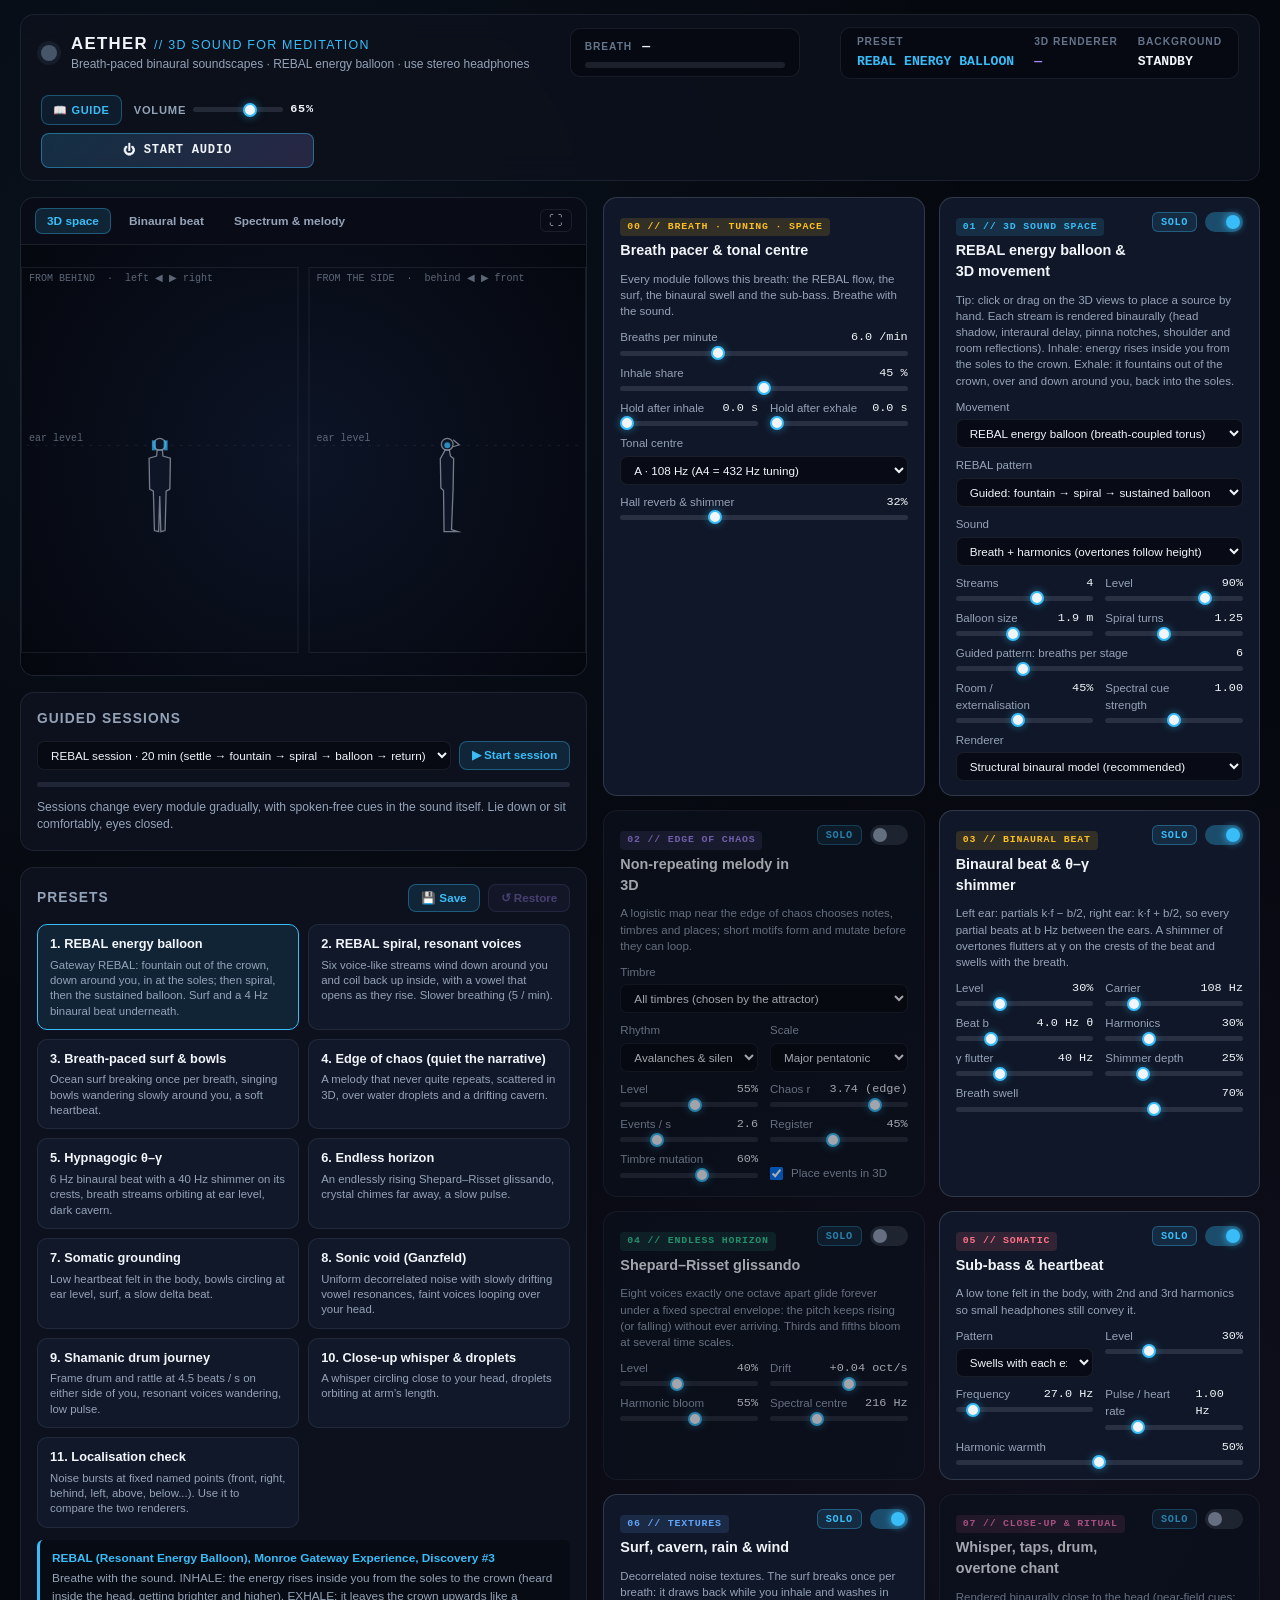
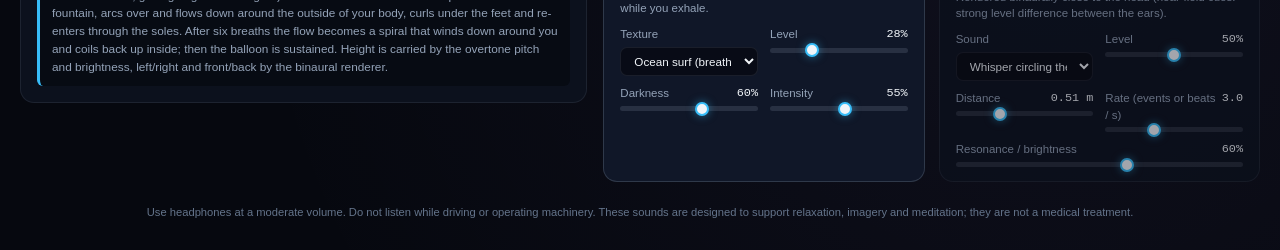
==== commit bc928fee: "Deploy AETHER from ai-music 07dd0bf" ====
--- a/index.html
+++ b/index.html
@@ -7,459 +7,566 @@
   <meta name="mobile-web-app-capable" content="yes" />
   <meta name="apple-mobile-web-app-capable" content="yes" />
   <meta name="apple-mobile-web-app-status-bar-style" content="black-translucent" />
-  <title>AETHER // WebAudio Neurophenomenology & Consciousness Remi Lab</title>
+  <title>AETHER // 3D sound for meditation and expanded states</title>
   <link rel="icon" type="image/png" sizes="512x512" href="icon-512.png" />
   <link rel="apple-touch-icon" href="icon-512.png" />
-  <link rel="stylesheet" href="styles.css?v=2.9" />
+  <link rel="stylesheet" href="styles.css?v=6.0" />
 </head>
 <body>
   <div class="app-shell">
-    <!-- Top Telemetry & Master Transport Bar -->
     <header class="topbar">
       <div class="brand">
         <div class="brand-glyph" id="statusOrb"></div>
         <div>
-          <h1>AETHER <span class="brand-sub">// PSYCHOACOUSTIC CONSCIOUSNESS REMI LAB</span></h1>
-          <p class="brand-tagline">Real-time WebAudio synthesis for neural entrainment, DMN suppression &amp; spatial ego unbinding</p>
+          <h1>AETHER <span class="brand-sub">// 3D SOUND FOR MEDITATION</span></h1>
+          <p class="brand-tagline">Breath-paced binaural soundscapes · REBAL energy balloon · use stereo headphones</p>
         </div>
       </div>
 
+      <div class="breath-pill" title="Breath pacer shared by every module">
+        <div class="breath-row">
+          <span class="telemetry-label">BREATH</span>
+          <span class="telemetry-value" id="telemetryBreath">—</span>
+          <span class="mono-dim" id="telemetryBreathTimes"></span>
+        </div>
+        <div class="breath-bar"><div class="breath-fill" id="breathFill"></div></div>
+      </div>
+
       <div class="telemetry-strip">
-        <div class="telemetry-item" title="Dominant target neural oscillation band">
-          <span class="telemetry-label">TARGET STATE</span>
+        <div class="telemetry-item">
+          <span class="telemetry-label">PRESET</span>
           <span class="telemetry-value accent-cyan" id="telemetryState">STANDBY</span>
         </div>
-        <div class="telemetry-item" title="Real-time Bayesian surprise metric of the Edge-of-Chaos engine (bits)">
-          <span class="telemetry-label">BAYESIAN SURPRISE</span>
-          <span class="telemetry-value accent-violet" id="telemetrySurprise">0.00 bits</span>
-        </div>
-        <div class="telemetry-item" title="Cross-frequency Theta-Gamma phase-amplitude coupling index">
-          <span class="telemetry-label">PAC INDEX (θ–γ)</span>
-          <span class="telemetry-value accent-amber" id="telemetryPAC">0.00</span>
-        </div>
-        <div class="telemetry-item" title="0.1 Hz autonomic heart-brain coherence breath phase">
-          <span class="telemetry-label">0.1 Hz BREATH</span>
-          <span class="telemetry-value" id="telemetryBreath">INHALE</span>
-        </div>
-        <div class="telemetry-item" title="Android background audio focus and lock-screen playback status">
-          <span class="telemetry-label">LOCK-SCREEN PLAY</span>
-          <span class="telemetry-value accent-cyan" id="telemetryBgAudio">STANDBY</span>
+        <div class="telemetry-item" title="Binaural renderer in use">
+          <span class="telemetry-label">3D RENDERER</span>
+          <span class="telemetry-value accent-violet" id="telemetryRenderer">—</span>
+        </div>
+        <div class="telemetry-item" title="Background / lock-screen playback status">
+          <span class="telemetry-label">BACKGROUND</span>
+          <span class="telemetry-value" id="telemetryBgAudio">STANDBY</span>
         </div>
       </div>
 
       <div class="master-controls">
         <div class="master-top-row">
-          <a href="docs.html" class="btn-docs" title="Open Full Feature &amp; Neuroscience Documentation">
-            <span>📖</span>
-            <span>DOCUMENTATION</span>
-          </a>
-          <div class="master-Gain-wrap">
-            <label for="masterGain">MASTER</label>
+          <a href="docs.html" class="btn-docs" title="How it works, references and safety">📖 GUIDE</a>
+          <div class="master-gain-wrap">
+            <label for="masterGain">VOLUME</label>
             <input type="range" id="masterGain" min="0" max="1" step="0.01" value="0.7" />
             <span id="masterGainVal" class="mono-val">70%</span>
           </div>
         </div>
         <button id="powerBtn" class="btn-power" aria-pressed="false">
           <span class="power-icon">⏻</span>
-          <span id="powerBtnText">INITIALIZE AUDIO ENGINE</span>
+          <span id="powerBtnText">START AUDIO</span>
         </button>
       </div>
     </header>
 
-    <!-- Main Workspace Grid -->
     <main class="workspace">
-      <!-- Left / Center Column: Visualizer & Presets + Journey Engine -->
       <section class="left-panel">
-        <!-- Multi-Mode Real-Time Visualizer -->
         <div class="visualizer-card">
           <div class="visualizer-header">
             <div class="viz-tabs" role="tablist">
-              <button class="viz-tab active" data-viz="spatial" role="tab">3D Sound Space</button>
-              <button class="viz-tab" data-viz="pac" role="tab">θ–γ PAC &amp; Binaural Lissajous</button>
-              <button class="viz-tab" data-viz="chaos" role="tab">Edge-of-Chaos &amp; Fractal Spectrum</button>
-            </div>
-          </div>
-
-          <div class="canvas-container">
+              <button class="viz-tab active" data-viz="spatial" role="tab">3D space</button>
+              <button class="viz-tab" data-viz="pac" role="tab">Binaural beat</button>
+              <button class="viz-tab" data-viz="chaos" role="tab">Spectrum &amp; melody</button>
+            </div>
+            <button class="btn-mini" id="fullscreenBtn" title="Full-screen visual (tap to exit)">⛶</button>
+          </div>
+          <div class="canvas-container" id="canvasContainer">
             <canvas id="neuroCanvas"></canvas>
             <div class="viz-hud">
-              <div class="hud-pill" id="hudLeft">HRTF 3D · drag to place a source</div>
-              <div class="hud-pill" id="hudRight">0.1 Hz Vagal Coherence Guide</div>
-            </div>
-          </div>
-        </div>
-
-        <!-- Phenomenological State Presets & Custom User Config -->
+              <div class="hud-pill" id="hudLeft"></div>
+              <div class="hud-pill" id="hudRight"></div>
+            </div>
+          </div>
+        </div>
+
+        <div class="presets-card journey-card">
+          <div class="section-header">
+            <h2>Guided sessions</h2>
+            <span class="mono-dim" id="journeyClock"></span>
+          </div>
+          <div class="journey-row">
+            <select id="journeySelect" class="select-input">
+              <option value="rebalSession">REBAL session · 20 min (settle → fountain → spiral → balloon → return)</option>
+              <option value="deepRelax">Deep relaxation · 15 min (surf, heartbeat, bowls, slow theta)</option>
+              <option value="expansion">Expansion · 28 min (REBAL → horizon → open space → return)</option>
+            </select>
+            <button type="button" id="journeyBtn" class="btn-config">▶ Start session</button>
+          </div>
+          <div class="journey-progress"><div class="journey-fill" id="journeyFill"></div></div>
+          <div class="journey-step" id="journeyStep">Sessions change every module gradually, with spoken-free cues in the sound itself. Lie down or sit comfortably, eyes closed.</div>
+        </div>
+
         <div class="presets-card">
           <div class="section-header">
-            <h2>Phenomenological State Presets</h2>
+            <h2>Presets</h2>
             <div class="custom-config-controls">
-              <button type="button" id="saveConfigBtn" class="btn-config" title="Save your current hand-tuned configuration of all modules">
-                💾 Save Config
-              </button>
-              <button type="button" id="restoreConfigBtn" class="btn-config btn-config-restore" title="Restore your previously saved custom configuration" disabled>
-                ↺ Restore Saved
-              </button>
-            </div>
-          </div>
-
-          <div class="preset-grid">
-            <button class="preset-btn active" data-preset="egoDissolution">
-              <span class="preset-title">1. 8D Singing Bowls &amp; Water Drops</span>
-              <span class="preset-desc">8D Binaural Auricle orbits with crystal water droplets &amp; moving singing bowls around the pinna</span>
-            </button>
-            <button class="preset-btn" data-preset="dmnQuieting">
-              <span class="preset-title">2. DMN Quieting (Edge of Chaos)</span>
-              <span class="preset-desc">Logistic-map (r = 3.74) 12-TET motifs &amp; non-repeating timbres that suspend predictive self-talk</span>
-            </button>
-            <button class="preset-btn" data-preset="lucidHypnagogia">
-              <span class="preset-title">3. Lucid Hypnagogia (θ–γ PAC)</span>
-              <span class="preset-desc">40 Hz Gamma bursts nested on 6 Hz Theta peaks + 0.1 Hz breath swell for awake dream states</span>
-            </button>
-            <button class="preset-btn" data-preset="timelessFractal">
-              <span class="preset-title">4. Timeless Fractal Horizon</span>
-              <span class="preset-desc">Infinite Shepard-Risset glissando + 1/f multi-scale modulation to dissolve linear time</span>
-            </button>
-            <button class="preset-btn" data-preset="somaticVagal">
-              <span class="preset-title">5. Somatic Vagal Infrasound</span>
-              <span class="preset-desc">32 Hz sub-bass + 1.8 Hz vestibular pulse &amp; missing-fundamental warmth for deep visceral presence</span>
-            </button>
-            <button class="preset-btn" data-preset="auditoryGanzfeld">
-              <span class="preset-title">6. Auditory Ganzfeld Void</span>
-              <span class="preset-desc">Decorrelated 3D 1/f pink/brown cavern resonance for stochastic internal imagery</span>
-            </button>
-            <button class="preset-btn" data-preset="shamanicTrance">
-              <span class="preset-title">7. 8D Shamanic &amp; Tibetan Overtones</span>
-              <span class="preset-desc">Orbiting 110 Hz Tibetan throat overtones + 4.5 Hz spatialized theta skin drum &amp; seed rattle</span>
-            </button>
-            <button class="preset-btn" data-preset="somaticTingles">
-              <span class="preset-title">8. 8D Peripersonal ASMR &amp; Silk</span>
-              <span class="preset-desc">Close-ear binaural silk brushing, whispers, water drops &amp; bamboo taps sculpting the ear auricle</span>
-            </button>
-            <button class="preset-btn" data-preset="rebalGateway">
-              <span class="preset-title">9. REBAL Energy Balloon (Monroe Gateway)</span>
-              <span class="preset-desc">Expire: Head → Crown ▲ → 4-Way Spinning Torus → Feet ▼ // Inspire: Feet → Body Core → Filling Head ✨</span>
-            </button>
-          </div>
-
-          <!-- Active Phenomenology Mechanism Note -->
-          <div class="mechanism-banner" id="mechanismBanner">
-            <div class="mech-title" id="mechTitle">Neuro-Mechanism: 8D Auricle (Pinna) Localization &amp; Parietal De-Anchoring</div>
-            <p class="mech-text" id="mechText">
-              True 3D/8D localization combines Interaural Time Difference (ITD 0–700 µs), contralateral cranial head-shadowing, Blauert front/back bands (1.1 kHz rear vs 3.7 kHz front), and the ear auricle (pinna) elevation spectral notch (5–11 kHz) on rich moving sources and water droplets.
-            </p>
+              <button type="button" id="saveConfigBtn" class="btn-config" title="Save the current settings of all modules">💾 Save</button>
+              <button type="button" id="restoreConfigBtn" class="btn-config btn-config-restore" title="Restore your saved settings" disabled>↺ Restore</button>
+            </div>
+          </div>
+          <div class="preset-grid" id="presetGrid"></div>
+          <div class="mechanism-banner">
+            <div class="mech-title" id="mechTitle"></div>
+            <p class="mech-text" id="mechText"></p>
           </div>
         </div>
       </section>
 
-      <!-- Right Column: 6 Real-Time Synthesis Modules -->
       <section class="modules-grid">
-
-        <!-- MODULE 1: Unified 8D Binaural Auricle & Spatial ASMR -->
+        <!-- GLOBAL: breath, tuning, space -->
+        <article class="module-card active-module global-card" data-module="global">
+          <div class="module-header">
+            <div>
+              <span class="module-tag tag-amber">00 // BREATH · TUNING · SPACE</span>
+              <h3>Breath pacer &amp; tonal centre</h3>
+            </div>
+          </div>
+          <p class="module-subtitle">Every module follows this breath: the REBAL flow, the surf, the binaural swell and the sub-bass. Breathe with the sound.</p>
+          <div class="control-list">
+            <div class="control-row">
+              <div class="control-label"><span>Breaths per minute</span><span class="mono-val" id="breathRateVal">6.0 /min</span></div>
+              <input type="range" id="breathRate" min="3" max="12" step="0.5" value="6" />
+            </div>
+            <div class="control-row">
+              <div class="control-label"><span>Inhale share</span><span class="mono-val" id="breathInhaleVal">45 %</span></div>
+              <input type="range" id="breathInhale" min="0.3" max="0.6" step="0.01" value="0.45" />
+            </div>
+            <div class="control-row two-col">
+              <div>
+                <div class="control-label"><span>Hold after inhale</span><span class="mono-val" id="breathHoldInVal">0.0 s</span></div>
+                <input type="range" id="breathHoldIn" min="0" max="6" step="0.5" value="0" />
+              </div>
+              <div>
+                <div class="control-label"><span>Hold after exhale</span><span class="mono-val" id="breathHoldOutVal">0.0 s</span></div>
+                <input type="range" id="breathHoldOut" min="0" max="6" step="0.5" value="0" />
+              </div>
+            </div>
+            <div class="control-row">
+              <div class="control-label"><span>Tonal centre</span></div>
+              <select id="rootSelect" class="select-input">
+                <option value="108" selected>A · 108 Hz (A4 = 432 Hz tuning)</option>
+                <option value="110">A · 110 Hz (A4 = 440 Hz)</option>
+                <option value="128">C · 128 Hz (C4 = 256 Hz)</option>
+                <option value="136.1">136.1 Hz ("Om", Earth-year tone)</option>
+                <option value="96">G · 96 Hz (432 tuning)</option>
+              </select>
+            </div>
+            <div class="control-row">
+              <div class="control-label"><span>Hall reverb &amp; shimmer</span><span class="mono-val" id="reverbMixVal">40%</span></div>
+              <input type="range" id="reverbMix" min="0" max="1" step="0.01" value="0.4" />
+            </div>
+          </div>
+        </article>
+
+        <!-- MODULE 01 -->
         <article class="module-card active-module" data-module="spatial">
           <div class="module-header">
             <div>
-              <span class="module-tag tag-cyan">01 // BINAURAL 3D SOUND SPACE</span>
-              <h3>3D Sound Space &amp; REBAL Energy Torus</h3>
-            </div>
-            <div class="header-actions">
-              <button type="button" id="soloSpatialBtn" class="btn-solo" title="Mute all other modules to hear the 3D sound space alone">SOLO 3D</button>
-              <label class="toggle-switch">
-                <input type="checkbox" id="spatialEnabled" checked />
-                <span class="slider"></span>
-              </label>
-            </div>
-          </div>
-          <p class="module-subtitle">Measured-HRTF binaural rendering with floor reflection &amp; room for out-of-head 3D localization. Use headphones. Drag on the canvas (top or front view) to place a source.</p>
-
-          <div class="control-list">
+              <span class="module-tag tag-cyan">01 // 3D SOUND SPACE</span>
+              <h3>REBAL energy balloon &amp; 3D movement</h3>
+            </div>
+            <div class="header-actions">
+              <button type="button" class="btn-solo" data-solo="spatial">SOLO</button>
+              <label class="toggle-switch"><input type="checkbox" id="spatialEnabled" checked /><span class="slider"></span></label>
+            </div>
+          </div>
+          <p class="module-subtitle">Tip: click or drag on the 3D views to place a source by hand. Each stream is rendered binaurally (head shadow, interaural delay, pinna notches, shoulder and room reflections). Inhale: energy rises inside you from the soles to the crown. Exhale: it fountains out of the crown, over and down around you, back into the soles.</p>
+          <div class="control-list">
+            <div class="control-row">
+              <div class="control-label"><span>Movement</span></div>
+              <select id="spatialTrajectory" class="select-input">
+                <option value="rebal" selected>REBAL energy balloon (breath-coupled torus)</option>
+                <option value="orbit">Horizontal orbit (ear level)</option>
+                <option value="vertical">Vertical loop (front → above → behind → below)</option>
+                <option value="sphere">Free wander over the whole sphere</option>
+                <option value="test">Localisation check (fixed points, noise bursts)</option>
+                <option value="manual">Hold still (drag on the views)</option>
+              </select>
+            </div>
+            <div class="control-row rebal-only">
+              <div class="control-label"><span>REBAL pattern</span></div>
+              <select id="spatialRebalMode" class="select-input">
+                <option value="program" selected>Guided: fountain → spiral → sustained balloon</option>
+                <option value="fountain">Fountain (out of the crown, down around you, in at the feet)</option>
+                <option value="spiral">Spiral (winding down around you, coiling up inside)</option>
+                <option value="balloon">Sustained balloon (continuous circulation)</option>
+              </select>
+            </div>
             <div class="control-row">
               <div class="control-label"><span>Sound</span></div>
               <select id="spatialPalette" class="select-input">
-                <option value="energy" selected>⚡ Breath Energy (voice + breath + sparkle)</option>
-                <option value="bowl">🥣 Singing Bowls</option>
-                <option value="drops">💧 Water Drops</option>
-                <option value="chimes">✨ Crystal Chimes</option>
+                <option value="breath" selected>Breath + harmonics (overtones follow height)</option>
+                <option value="choir">Resonant voice (vowel opens with height)</option>
+                <option value="water">Water fountain (stream + droplets)</option>
+                <option value="bowl">Singing bowls</option>
+                <option value="chimes">Crystal chimes</option>
               </select>
             </div>
-            <div class="control-row">
-              <div class="control-label"><span>Movement</span></div>
-              <select id="spatialTrajectory" class="select-input">
-                <option value="rebal">REBAL Energy Torus (exhale: crown → around → feet · inhale: feet → head)</option>
-                <option value="orbit" selected>Horizontal Orbit (ear level)</option>
-                <option value="vertical">Vertical Loops (front → above → behind → below)</option>
-                <option value="sphere">Free 3D Wander (whole sphere)</option>
-                <option value="manual">Hold Still (drag to place)</option>
+            <div class="control-row two-col">
+              <div>
+                <div class="control-label"><span>Streams</span><span class="mono-val" id="spatialCountVal">4</span></div>
+                <input type="range" id="spatialCount" min="1" max="6" step="1" value="4" />
+              </div>
+              <div>
+                <div class="control-label"><span>Level</span><span class="mono-val" id="spatialGainVal">85%</span></div>
+                <input type="range" id="spatialGain" min="0" max="1.2" step="0.01" value="0.85" />
+              </div>
+            </div>
+            <div class="control-row two-col">
+              <div>
+                <div class="control-label"><span>Balloon size</span><span class="mono-val" id="spatialDistanceVal">1.9 m</span></div>
+                <input type="range" id="spatialDistance" min="0.8" max="3.5" step="0.1" value="1.9" />
+              </div>
+              <div>
+                <div class="control-label"><span>Spiral turns</span><span class="mono-val" id="spatialTurnsVal">1.25</span></div>
+                <input type="range" id="spatialTurns" min="0" max="3" step="0.25" value="1.25" />
+              </div>
+            </div>
+            <div class="control-row rebal-only">
+              <div class="control-label"><span>Guided pattern: breaths per stage</span><span class="mono-val" id="spatialStageBreathsVal">6</span></div>
+              <input type="range" id="spatialStageBreaths" min="2" max="20" step="1" value="6" />
+            </div>
+            <div class="control-row free-only">
+              <div class="control-label"><span>Movement speed</span><span class="mono-val" id="spatialSpeedVal">0.08 Hz</span></div>
+              <input type="range" id="spatialSpeed" min="0.02" max="0.5" step="0.01" value="0.08" />
+            </div>
+            <div class="control-row two-col">
+              <div>
+                <div class="control-label"><span>Room / externalisation</span><span class="mono-val" id="spatialRoomVal">45%</span></div>
+                <input type="range" id="spatialRoom" min="0" max="1" step="0.01" value="0.45" />
+              </div>
+              <div>
+                <div class="control-label"><span>Spectral cue strength</span><span class="mono-val" id="spatialCueVal">1.00</span></div>
+                <input type="range" id="spatialCue" min="0" max="2" step="0.05" value="1" />
+              </div>
+            </div>
+            <div class="control-row">
+              <div class="control-label"><span>Renderer</span></div>
+              <select id="spatialRenderer" class="select-input">
+                <option value="structural" selected>Structural binaural model (recommended)</option>
+                <option value="hrtf">Browser measured HRTF (for comparison)</option>
               </select>
             </div>
-            <div class="control-row">
-              <div class="control-label"><span>Sources</span><span class="mono-val" id="spatialCountVal">2</span></div>
-              <input type="range" id="spatialCount" min="1" max="4" step="1" value="2" />
-            </div>
-            <div class="control-row">
-              <div class="control-label"><span>Level</span><span class="mono-val" id="spatialGainVal">80%</span></div>
-              <input type="range" id="spatialGain" min="0" max="1" step="0.01" value="0.8" />
-            </div>
-            <div class="control-row">
-              <div class="control-label"><span>Speed (cycles / s)</span><span class="mono-val" id="spatialSpeedVal">0.10 Hz · 10.0 s</span></div>
-              <input type="range" id="spatialSpeed" min="0.02" max="0.5" step="0.01" value="0.1" />
-            </div>
-            <div class="control-row">
-              <div class="control-label"><span>Distance</span><span class="mono-val" id="spatialDistanceVal">1.8 m</span></div>
-              <input type="range" id="spatialDistance" min="0.5" max="4" step="0.1" value="1.8" />
-            </div>
-            <div class="control-row">
-              <div class="control-label"><span>Room / Externalization</span><span class="mono-val" id="spatialRoomVal">45%</span></div>
-              <input type="range" id="spatialRoom" min="0" max="1" step="0.01" value="0.45" />
-            </div>
-            <div class="control-row">
-              <div class="control-label"><span>REBAL Torus Twist</span><span class="mono-val" id="spatialSpiralVal">0.00 (pure loop)</span></div>
-              <input type="range" id="spatialSpiral" min="0" max="2" step="0.05" value="0" />
-            </div>
-          </div>
-        </article>
-
-        <!-- MODULE 2: Predictive-Coding Edge of Chaos -->
+          </div>
+        </article>
+
+        <!-- MODULE 02 -->
         <article class="module-card" data-module="chaos">
           <div class="module-header">
             <div>
-              <span class="module-tag tag-violet">02 // DEFAULT MODE NETWORK</span>
-              <h3>Predictive-Coding "Edge of Chaos"</h3>
-            </div>
-            <div class="header-actions">
-              <button type="button" id="soloChaosBtn" class="btn-solo" title="Mute all other modules to isolate Edge of Chaos sounds &amp; rhythms">SOLO CHAOS</button>
-              <label class="toggle-switch">
-                <input type="checkbox" id="chaosEnabled" />
-                <span class="slider"></span>
-              </label>
-            </div>
-          </div>
-          <p class="module-subtitle">Multi-archetype synthesis (FM bells, sub-drops, modal wood, reverse swells, bio-formants) driven by chaotic rhythms.</p>
-
-          <div class="control-list">
-            <div class="control-row">
-              <div class="control-label"><span>Sonic Archetype Palette</span></div>
+              <span class="module-tag tag-violet">02 // EDGE OF CHAOS</span>
+              <h3>Non-repeating melody in 3D</h3>
+            </div>
+            <div class="header-actions">
+              <button type="button" class="btn-solo" data-solo="chaos">SOLO</button>
+              <label class="toggle-switch"><input type="checkbox" id="chaosEnabled" /><span class="slider"></span></label>
+            </div>
+          </div>
+          <p class="module-subtitle">A logistic map near the edge of chaos chooses notes, timbres and places; short motifs form and mutate before they can loop.</p>
+          <div class="control-list">
+            <div class="control-row">
+              <div class="control-label"><span>Timbre</span></div>
               <select id="chaosPalette" class="select-input">
-                <option value="hybrid" selected>All Archetypes (Strange-Attractor Mutation)</option>
-                <option value="metallic">Inharmonic FM Bells, Singing Bowls &amp; Gongs</option>
-                <option value="liquid">Liquid Formant Vowels &amp; Bio-Acoustic Calls</option>
-                <option value="plucked">Modal Wood, Koto Plucks &amp; Bowed Glass</option>
-                <option value="subglitch">Deep Tectonic Sub-Drops &amp; Microsound Clicks</option>
-                <option value="breath">Reverse Envelope Swells &amp; Throat Overtones</option>
+                <option value="hybrid" selected>All timbres (chosen by the attractor)</option>
+                <option value="metallic">FM bells</option>
+                <option value="liquid">Liquid vowels</option>
+                <option value="plucked">Wood &amp; glass plucks</option>
+                <option value="subglitch">Deep drops</option>
+                <option value="breath">Swelling reeds</option>
               </select>
             </div>
-            <div class="control-row">
-              <div class="control-label"><span>Rhythmic &amp; Temporal Engine</span></div>
-              <select id="chaosRhythm" class="select-input">
-                <option value="avalanche" selected>Neuronal Avalanche (Rapid Flurries &amp; Silences)</option>
-                <option value="lorenz">Strange-Attractor Syncopated Groove (Bifurcating)</option>
-                <option value="polyrhythm">Golden-Ratio (φ) &amp; Prime Polyrhythm (3:5:7)</option>
-                <option value="elastic">Elastic Time Gravity (Accelerando ↔ Ritardando)</option>
-                <option value="stochastic">Logistic Cloud (r-Controlled Periodicity)</option>
-              </select>
-            </div>
-            <div class="control-row">
-              <div class="control-label"><span>Musical Notes (12-Tone Multi-Octave)</span></div>
-              <select id="chaosScale" class="select-input">
-                <option value="chromatic12" selected>All 12 Chromatic Notes (Motif + Mutation)</option>
-                <option value="dorian">Dorian Mode (12-TET Minor/Modal)</option>
-                <option value="lydian">Lydian Dream Scale (12-TET #4)</option>
-                <option value="pentatonic">Suspended Pentatonic (Consonant 12-TET)</option>
-                <option value="phrygian">Phrygian Dominant (Mystic 12-TET)</option>
-              </select>
-            </div>
-            <div class="control-row">
-              <div class="control-label"><span>Layer Level</span><span class="mono-val" id="chaosGainVal">65%</span></div>
-              <input type="range" id="chaosGain" min="0" max="1" step="0.01" value="0.65" />
-            </div>
-            <div class="control-row">
-              <div class="control-label"><span>Chaos Parameter (r)</span><span class="mono-val" id="chaosRVal">3.74 (Edge)</span></div>
-              <input type="range" id="chaosR" min="2.80" max="3.99" step="0.01" value="3.74" />
-            </div>
-            <div class="control-row">
-              <div class="control-label"><span>Tempo / Event Density</span><span class="mono-val" id="chaosRateVal">3.8 /s</span></div>
-              <input type="range" id="chaosRate" min="0.5" max="12" step="0.1" value="3.8" />
-            </div>
-            <div class="control-row">
-              <div class="control-label"><span>Pitch Register (Sub ↔ Crystalline)</span><span class="mono-val" id="chaosRegisterVal">45% (Wide)</span></div>
-              <input type="range" id="chaosRegister" min="0" max="1" step="0.01" value="0.45" />
-            </div>
-            <div class="control-row">
-              <div class="control-label"><span>Timbral Mutation &amp; Envelope Skew</span><span class="mono-val" id="chaosMorphVal">72%</span></div>
-              <input type="range" id="chaosMorph" min="0" max="1" step="0.01" value="0.72" />
-            </div>
-          </div>
-        </article>
-
-        <!-- MODULE 3: Cross-Frequency PAC Audio -->
+            <div class="control-row two-col">
+              <div>
+                <div class="control-label"><span>Rhythm</span></div>
+                <select id="chaosRhythm" class="select-input">
+                  <option value="avalanche" selected>Avalanches &amp; silences</option>
+                  <option value="lorenz">Shifting subdivisions</option>
+                  <option value="polyrhythm">1 : φ : 7/3 streams</option>
+                  <option value="elastic">Accelerando ↔ ritardando</option>
+                  <option value="stochastic">Logistic cloud</option>
+                </select>
+              </div>
+              <div>
+                <div class="control-label"><span>Scale</span></div>
+                <select id="chaosScale" class="select-input">
+                  <option value="pentatonic" selected>Major pentatonic</option>
+                  <option value="dorian">Dorian</option>
+                  <option value="lydian">Lydian</option>
+                  <option value="phrygian">Phrygian dominant</option>
+                  <option value="chromatic12">Chromatic</option>
+                </select>
+              </div>
+            </div>
+            <div class="control-row two-col">
+              <div>
+                <div class="control-label"><span>Level</span><span class="mono-val" id="chaosGainVal">55%</span></div>
+                <input type="range" id="chaosGain" min="0" max="1" step="0.01" value="0.55" />
+              </div>
+              <div>
+                <div class="control-label"><span>Chaos r</span><span class="mono-val" id="chaosRVal">3.74 (edge)</span></div>
+                <input type="range" id="chaosR" min="2.8" max="3.99" step="0.01" value="3.74" />
+              </div>
+            </div>
+            <div class="control-row two-col">
+              <div>
+                <div class="control-label"><span>Events / s</span><span class="mono-val" id="chaosRateVal">2.6</span></div>
+                <input type="range" id="chaosRate" min="0.3" max="10" step="0.1" value="2.6" />
+              </div>
+              <div>
+                <div class="control-label"><span>Register</span><span class="mono-val" id="chaosRegisterVal">45%</span></div>
+                <input type="range" id="chaosRegister" min="0" max="1" step="0.01" value="0.45" />
+              </div>
+            </div>
+            <div class="control-row two-col">
+              <div>
+                <div class="control-label"><span>Timbre mutation</span><span class="mono-val" id="chaosMorphVal">60%</span></div>
+                <input type="range" id="chaosMorph" min="0" max="1" step="0.01" value="0.6" />
+              </div>
+              <label class="check-row"><input type="checkbox" id="chaosSpace3d" checked /> Place events in 3D</label>
+            </div>
+          </div>
+        </article>
+
+        <!-- MODULE 03 -->
         <article class="module-card" data-module="pac">
           <div class="module-header">
             <div>
-              <span class="module-tag tag-amber">03 // THALAMOCORTICAL BINDING</span>
-              <h3>Cross-Frequency PAC (θ–γ Coupling)</h3>
-            </div>
-            <div class="header-actions">
-              <button type="button" id="soloPacBtn" class="btn-solo" title="Mute all other modules to isolate Cross-Frequency PAC &amp; Binaural Phase">SOLO PAC</button>
-              <label class="toggle-switch">
-                <input type="checkbox" id="pacEnabled" />
-                <span class="slider"></span>
-              </label>
-            </div>
-          </div>
-          <p class="module-subtitle">Multi-harmonic binaural carrier with phase-locked overtones + silk crystalline shimmer gated by Theta peaks &amp; 10s vagal breath.</p>
-
-          <div class="control-list">
-            <div class="control-row">
-              <div class="control-label"><span>Layer Level</span><span class="mono-val" id="pacGainVal">55%</span></div>
-              <input type="range" id="pacGain" min="0" max="1" step="0.01" value="0.55" />
-            </div>
-            <div class="control-row">
-              <div class="control-label"><span>Base Carrier Frequency</span><span class="mono-val" id="pacBaseFreqVal">136 Hz (Low)</span></div>
-              <input type="range" id="pacBaseFreq" min="40" max="432" step="1" value="136" />
-            </div>
-            <div class="control-row">
-              <div class="control-label"><span>Binaural Harmonics (Rich Drone)</span><span class="mono-val" id="pacHarmonicsVal">45% (Warm Tone)</span></div>
-              <input type="range" id="pacHarmonics" min="0" max="1" step="0.01" value="0.45" />
-            </div>
-            <div class="control-row">
-              <div class="control-label"><span>Slow Phase Rhythm (δ / θ / α)</span><span class="mono-val" id="pacThetaVal">6.0 Hz (Theta)</span></div>
-              <input type="range" id="pacTheta" min="1.5" max="12.0" step="0.1" value="6.0" />
-            </div>
-            <div class="control-row">
-              <div class="control-label"><span>Silk Gamma Flutter Rate (γ)</span><span class="mono-val" id="pacGammaVal">40 Hz</span></div>
-              <input type="range" id="pacGamma" min="25" max="75" step="1" value="40" />
-            </div>
-            <div class="control-row">
-              <div class="control-label"><span>PAC Silk Shimmer (θ-Peak Bloom)</span><span class="mono-val" id="pacDepthVal">70%</span></div>
-              <input type="range" id="pacDepth" min="0" max="1" step="0.01" value="0.70" />
-            </div>
-            <div class="control-row">
-              <div class="control-label"><span>0.1 Hz Coherent Breath Swell (10s)</span><span class="mono-val" id="pacBreathVal">65%</span></div>
-              <input type="range" id="pacBreath" min="0" max="1" step="0.01" value="0.65" />
-            </div>
-          </div>
-        </article>
-
-        <!-- MODULE 4: Fractal & Scale-Invariant Landscapes -->
+              <span class="module-tag tag-amber">03 // BINAURAL BEAT</span>
+              <h3>Binaural beat &amp; θ–γ shimmer</h3>
+            </div>
+            <div class="header-actions">
+              <button type="button" class="btn-solo" data-solo="pac">SOLO</button>
+              <label class="toggle-switch"><input type="checkbox" id="pacEnabled" /><span class="slider"></span></label>
+            </div>
+          </div>
+          <p class="module-subtitle">Left ear: partials k·f − b/2, right ear: k·f + b/2, so every partial beats at b Hz between the ears. A shimmer of overtones flutters at γ on the crests of the beat and swells with the breath.</p>
+          <div class="control-list">
+            <div class="control-row two-col">
+              <div>
+                <div class="control-label"><span>Level</span><span class="mono-val" id="pacGainVal">45%</span></div>
+                <input type="range" id="pacGain" min="0" max="1" step="0.01" value="0.45" />
+              </div>
+              <div>
+                <div class="control-label"><span>Carrier</span><span class="mono-val" id="pacBaseFreqVal">108 Hz</span></div>
+                <input type="range" id="pacBaseFreq" min="40" max="432" step="1" value="108" />
+              </div>
+            </div>
+            <div class="control-row two-col">
+              <div>
+                <div class="control-label"><span>Beat b</span><span class="mono-val" id="pacThetaVal">6.0 Hz θ</span></div>
+                <input type="range" id="pacTheta" min="1" max="14" step="0.1" value="6" />
+              </div>
+              <div>
+                <div class="control-label"><span>Harmonics</span><span class="mono-val" id="pacHarmonicsVal">35%</span></div>
+                <input type="range" id="pacHarmonics" min="0" max="1" step="0.01" value="0.35" />
+              </div>
+            </div>
+            <div class="control-row two-col">
+              <div>
+                <div class="control-label"><span>γ flutter</span><span class="mono-val" id="pacGammaVal">40 Hz</span></div>
+                <input type="range" id="pacGamma" min="25" max="75" step="1" value="40" />
+              </div>
+              <div>
+                <div class="control-label"><span>Shimmer depth</span><span class="mono-val" id="pacDepthVal">50%</span></div>
+                <input type="range" id="pacDepth" min="0" max="1" step="0.01" value="0.5" />
+              </div>
+            </div>
+            <div class="control-row">
+              <div class="control-label"><span>Breath swell</span><span class="mono-val" id="pacBreathVal">60%</span></div>
+              <input type="range" id="pacBreath" min="0" max="1" step="0.01" value="0.6" />
+            </div>
+          </div>
+        </article>
+
+        <!-- MODULE 04 -->
         <article class="module-card" data-module="fractal">
           <div class="module-header">
             <div>
-              <span class="module-tag tag-emerald">04 // TEMPORAL SUSPENSION</span>
-              <h3>Fractal &amp; Shepard-Risset Horizon</h3>
-            </div>
-            <div class="header-actions">
-              <button type="button" id="soloFractalBtn" class="btn-solo" title="Mute all other modules to isolate Fractal &amp; Shepard-Risset Horizon">SOLO FRACTAL</button>
-              <label class="toggle-switch">
-                <input type="checkbox" id="fractalEnabled" />
-                <span class="slider"></span>
-              </label>
-            </div>
-          </div>
-          <p class="module-subtitle">8-octave Shepard-Risset glissando with pure Just-Intonation Major 3rd (5:4) &amp; 5th (3:2) multi-scale harmonic cascades.</p>
-
-          <div class="control-list">
-            <div class="control-row">
-              <div class="control-label"><span>Layer Level</span><span class="mono-val" id="fractalGainVal">40%</span></div>
-              <input type="range" id="fractalGain" min="0" max="1" step="0.01" value="0.40" />
-            </div>
-            <div class="control-row">
-              <div class="control-label"><span>Shepard Drift Velocity</span><span class="mono-val" id="fractalSpeedVal">+0.06 oct/s</span></div>
-              <input type="range" id="fractalSpeed" min="-0.25" max="0.25" step="0.01" value="0.06" />
-            </div>
-            <div class="control-row">
-              <div class="control-label"><span>Multi-Scale 1/f Self-Similarity</span><span class="mono-val" id="fractalDepthVal">65%</span></div>
-              <input type="range" id="fractalDepth" min="0" max="1" step="0.01" value="0.65" />
-            </div>
-            <div class="control-row">
-              <div class="control-label"><span>Spectral Bell Center</span><span class="mono-val" id="fractalCenterVal">220 Hz</span></div>
-              <input type="range" id="fractalCenter" min="65" max="528" step="1" value="220" />
-            </div>
-          </div>
-        </article>
-
-        <!-- MODULE 5: Infrasound & Somatic Sub-Bass -->
+              <span class="module-tag tag-emerald">04 // ENDLESS HORIZON</span>
+              <h3>Shepard–Risset glissando</h3>
+            </div>
+            <div class="header-actions">
+              <button type="button" class="btn-solo" data-solo="fractal">SOLO</button>
+              <label class="toggle-switch"><input type="checkbox" id="fractalEnabled" /><span class="slider"></span></label>
+            </div>
+          </div>
+          <p class="module-subtitle">Eight voices exactly one octave apart glide forever under a fixed spectral envelope: the pitch keeps rising (or falling) without ever arriving. Thirds and fifths bloom at several time scales.</p>
+          <div class="control-list">
+            <div class="control-row two-col">
+              <div>
+                <div class="control-label"><span>Level</span><span class="mono-val" id="fractalGainVal">40%</span></div>
+                <input type="range" id="fractalGain" min="0" max="1" step="0.01" value="0.4" />
+              </div>
+              <div>
+                <div class="control-label"><span>Drift</span><span class="mono-val" id="fractalSpeedVal">+0.04 oct/s</span></div>
+                <input type="range" id="fractalSpeed" min="-0.25" max="0.25" step="0.01" value="0.04" />
+              </div>
+            </div>
+            <div class="control-row two-col">
+              <div>
+                <div class="control-label"><span>Harmonic bloom</span><span class="mono-val" id="fractalDepthVal">55%</span></div>
+                <input type="range" id="fractalDepth" min="0" max="1" step="0.01" value="0.55" />
+              </div>
+              <div>
+                <div class="control-label"><span>Spectral centre</span><span class="mono-val" id="fractalCenterVal">216 Hz</span></div>
+                <input type="range" id="fractalCenter" min="65" max="528" step="1" value="216" />
+              </div>
+            </div>
+          </div>
+        </article>
+
+        <!-- MODULE 05 -->
         <article class="module-card" data-module="sub">
           <div class="module-header">
             <div>
-              <span class="module-tag tag-rose">05 // VESTIBULAR &amp; VAGAL</span>
-              <h3>Infrasound &amp; Somatic Sub-Bass</h3>
-            </div>
-            <div class="header-actions">
-              <button type="button" id="soloSubBtn" class="btn-solo" title="Mute all other modules to isolate Infrasound &amp; Sub-Bass">SOLO SUB</button>
-              <label class="toggle-switch">
-                <input type="checkbox" id="subEnabled" />
-                <span class="slider"></span>
-              </label>
-            </div>
-          </div>
-          <p class="module-subtitle">Sub-45 Hz bone/vestibular carrier with 1.8 Hz trance pulse &amp; missing-fundamental harmonics.</p>
-
-          <div class="control-list">
-            <div class="control-row">
-              <div class="control-label"><span>Layer Level</span><span class="mono-val" id="subGainVal">50%</span></div>
-              <input type="range" id="subGain" min="0" max="1" step="0.01" value="0.50" />
-            </div>
-            <div class="control-row">
-              <div class="control-label"><span>Sub-Bass Fundamental</span><span class="mono-val" id="subFreqVal">34 Hz</span></div>
-              <input type="range" id="subFreq" min="24" max="60" step="0.5" value="34" />
-            </div>
-            <div class="control-row">
-              <div class="control-label"><span>Infrasonic Pulse (Trance Meter)</span><span class="mono-val" id="subPulseVal">1.6 Hz</span></div>
-              <input type="range" id="subPulse" min="0.2" max="5.0" step="0.1" value="1.6" />
-            </div>
-            <div class="control-row">
-              <div class="control-label"><span>Missing-Fundamental Warmth</span><span class="mono-val" id="subWarmthVal">45%</span></div>
+              <span class="module-tag tag-rose">05 // SOMATIC</span>
+              <h3>Sub-bass &amp; heartbeat</h3>
+            </div>
+            <div class="header-actions">
+              <button type="button" class="btn-solo" data-solo="sub">SOLO</button>
+              <label class="toggle-switch"><input type="checkbox" id="subEnabled" /><span class="slider"></span></label>
+            </div>
+          </div>
+          <p class="module-subtitle">A low tone felt in the body, with 2nd and 3rd harmonics so small headphones still convey it.</p>
+          <div class="control-list">
+            <div class="control-row two-col">
+              <div>
+                <div class="control-label"><span>Pattern</span></div>
+                <select id="subPattern" class="select-input">
+                  <option value="breath" selected>Swells with each exhale</option>
+                  <option value="heartbeat">Slow heartbeat</option>
+                  <option value="pulse">Smooth pulse</option>
+                  <option value="steady">Steady</option>
+                </select>
+              </div>
+              <div>
+                <div class="control-label"><span>Level</span><span class="mono-val" id="subGainVal">45%</span></div>
+                <input type="range" id="subGain" min="0" max="1" step="0.01" value="0.45" />
+              </div>
+            </div>
+            <div class="control-row two-col">
+              <div>
+                <div class="control-label"><span>Frequency</span><span class="mono-val" id="subFreqVal">27.0 Hz</span></div>
+                <input type="range" id="subFreq" min="24" max="60" step="0.5" value="27" />
+              </div>
+              <div>
+                <div class="control-label"><span>Pulse / heart rate</span><span class="mono-val" id="subPulseVal">1.00 Hz</span></div>
+                <input type="range" id="subPulse" min="0.2" max="4" step="0.05" value="1" />
+              </div>
+            </div>
+            <div class="control-row">
+              <div class="control-label"><span>Harmonic warmth</span><span class="mono-val" id="subWarmthVal">45%</span></div>
               <input type="range" id="subWarmth" min="0" max="1" step="0.01" value="0.45" />
             </div>
           </div>
         </article>
 
-        <!-- MODULE 6: Auditory Ganzfeld & Stochastic Resonance -->
+        <!-- MODULE 06 -->
         <article class="module-card" data-module="ganzfeld">
           <div class="module-header">
             <div>
-              <span class="module-tag tag-sky">06 // STOCHASTIC RESONANCE</span>
-              <h3>Auditory Ganzfeld (1/f Sonic Void)</h3>
-            </div>
-            <div class="header-actions">
-              <button type="button" id="soloGanzfeldBtn" class="btn-solo" title="Mute all other modules to isolate the Auditory Ganzfeld">SOLO GANZFELD</button>
-              <label class="toggle-switch">
-                <input type="checkbox" id="ganzfeldEnabled" />
-                <span class="slider"></span>
-              </label>
-            </div>
-          </div>
-          <p class="module-subtitle">Binaurally decorrelated pink/brown noise &amp; cavernous formant sweeps to amplify inner signal detection.</p>
-
-          <div class="control-list">
-            <div class="control-row">
-              <div class="control-label"><span>Layer Level</span><span class="mono-val" id="ganzfeldGainVal">30%</span></div>
-              <input type="range" id="ganzfeldGain" min="0" max="1" step="0.01" value="0.30" />
-            </div>
-            <div class="control-row">
-              <div class="control-label"><span>Color (1/f Pink ↔ 1/f² Brown)</span><span class="mono-val" id="ganzfeldColorVal">62% Brown</span></div>
-              <input type="range" id="ganzfeldColor" min="0" max="1" step="0.01" value="0.62" />
-            </div>
-            <div class="control-row">
-              <div class="control-label"><span>Cavern Formant Sweep</span><span class="mono-val" id="ganzfeldSweepVal">55%</span></div>
-              <input type="range" id="ganzfeldSweep" min="0" max="1" step="0.01" value="0.55" />
-            </div>
-            <div class="control-row">
-              <div class="control-label"><span>Cathedral Shimmer Space</span><span class="mono-val" id="reverbMixVal">55%</span></div>
-              <input type="range" id="reverbMix" min="0" max="1" step="0.01" value="0.55" />
-            </div>
-          </div>
-        </article>
-
+              <span class="module-tag tag-sky">06 // TEXTURES</span>
+              <h3>Surf, cavern, rain &amp; wind</h3>
+            </div>
+            <div class="header-actions">
+              <button type="button" class="btn-solo" data-solo="ganzfeld">SOLO</button>
+              <label class="toggle-switch"><input type="checkbox" id="ganzfeldEnabled" /><span class="slider"></span></label>
+            </div>
+          </div>
+          <p class="module-subtitle">Decorrelated noise textures. The surf breaks once per breath: it draws back while you inhale and washes in while you exhale.</p>
+          <div class="control-list">
+            <div class="control-row two-col">
+              <div>
+                <div class="control-label"><span>Texture</span></div>
+                <select id="ganzfeldTexture" class="select-input">
+                  <option value="surf" selected>Ocean surf (breath-paced)</option>
+                  <option value="cavern">Pink-noise cavern (drifting vowels)</option>
+                  <option value="rain">Rain</option>
+                  <option value="wind">Wind</option>
+                </select>
+              </div>
+              <div>
+                <div class="control-label"><span>Level</span><span class="mono-val" id="ganzfeldGainVal">35%</span></div>
+                <input type="range" id="ganzfeldGain" min="0" max="1" step="0.01" value="0.35" />
+              </div>
+            </div>
+            <div class="control-row two-col">
+              <div>
+                <div class="control-label"><span>Darkness</span><span class="mono-val" id="ganzfeldColorVal">55%</span></div>
+                <input type="range" id="ganzfeldColor" min="0" max="1" step="0.01" value="0.55" />
+              </div>
+              <div>
+                <div class="control-label"><span>Intensity</span><span class="mono-val" id="ganzfeldSweepVal">50%</span></div>
+                <input type="range" id="ganzfeldSweep" min="0" max="1" step="0.01" value="0.5" />
+              </div>
+            </div>
+          </div>
+        </article>
+
+        <!-- MODULE 07 -->
+        <article class="module-card" data-module="asmr">
+          <div class="module-header">
+            <div>
+              <span class="module-tag tag-fuchsia">07 // CLOSE-UP &amp; RITUAL</span>
+              <h3>Whisper, taps, drum, overtone chant</h3>
+            </div>
+            <div class="header-actions">
+              <button type="button" class="btn-solo" data-solo="asmr">SOLO</button>
+              <label class="toggle-switch"><input type="checkbox" id="asmrEnabled" /><span class="slider"></span></label>
+            </div>
+          </div>
+          <p class="module-subtitle">Rendered binaurally close to the head (near-field cues: strong level difference between the ears).</p>
+          <div class="control-list">
+            <div class="control-row two-col">
+              <div>
+                <div class="control-label"><span>Sound</span></div>
+                <select id="asmrPalette" class="select-input">
+                  <option value="whisper" selected>Whisper circling the head</option>
+                  <option value="crackle">Soft crackles</option>
+                  <option value="tapping">Wood taps, ear to ear</option>
+                  <option value="shamanic">Frame drum &amp; rattle</option>
+                  <option value="throat">Overtone chant</option>
+                </select>
+              </div>
+              <div>
+                <div class="control-label"><span>Level</span><span class="mono-val" id="asmrGainVal">50%</span></div>
+                <input type="range" id="asmrGain" min="0" max="1" step="0.01" value="0.5" />
+              </div>
+            </div>
+            <div class="control-row two-col">
+              <div>
+                <div class="control-label"><span>Distance</span><span class="mono-val" id="asmrProximityVal">0.51 m</span></div>
+                <input type="range" id="asmrProximity" min="0" max="1" step="0.01" value="0.3" />
+              </div>
+              <div>
+                <div class="control-label"><span>Rate (events or beats / s)</span><span class="mono-val" id="asmrRateVal">3.0</span></div>
+                <input type="range" id="asmrRate" min="0.5" max="8" step="0.1" value="3" />
+              </div>
+            </div>
+            <div class="control-row">
+              <div class="control-label"><span>Resonance / brightness</span><span class="mono-val" id="asmrResonanceVal">60%</span></div>
+              <input type="range" id="asmrResonance" min="0" max="1" step="0.01" value="0.6" />
+            </div>
+          </div>
+        </article>
       </section>
     </main>
+    <footer class="footer-note">Use headphones at a moderate volume. Do not listen while driving or operating machinery. These sounds are designed to support relaxation, imagery and meditation; they are not a medical treatment.</footer>
   </div>
 
-  <!-- Persistent HTML5 audio element for Android background audio focus & lock-screen playback -->
   <audio id="bgAudioKeepAlive" src="silence.wav" loop playsinline preload="auto"></audio>
 
-  <script src="spatial-engine.js?v=5.1"></script>
-  <script src="audio-engine.js?v=5.1"></script>
-  <script src="app.js?v=5.1"></script>
+  <script src="binaural-renderer.js?v=6.0"></script>
+  <script src="spatial-engine.js?v=6.0"></script>
+  <script src="modules-a.js?v=6.0"></script>
+  <script src="modules-b.js?v=6.0"></script>
+  <script src="audio-engine.js?v=6.0"></script>
+  <script src="presets.js?v=6.0"></script>
+  <script src="visualizer.js?v=6.0"></script>
+  <script src="app.js?v=6.0"></script>
 </body>
 </html>
--- a/styles.css
+++ b/styles.css
@@ -2,9 +2,7 @@
   --bg-canvas: #06080f;
   --bg-card: #0c111d;
   --bg-card-active: #101728;
-  --bg-elevated: #161f35;
   --border-subtle: rgba(148, 163, 184, 0.12);
-  --border-active: rgba(56, 189, 248, 0.35);
   --text-primary: #f1f5f9;
   --text-secondary: #94a3b8;
   --text-muted: #64748b;
@@ -14,15 +12,12 @@
   --emerald: #34d399;
   --rose: #fb7185;
   --sky: #60a5fa;
+  --fuchsia: #f472b6;
   --font-sans: -apple-system, BlinkMacSystemFont, "Inter", "Segoe UI", Roboto, sans-serif;
   --font-mono: "JetBrains Mono", "SF Mono", "Fira Code", Menlo, monospace;
 }
 
-* {
-  box-sizing: border-box;
-  margin: 0;
-  padding: 0;
-}
+* { box-sizing: border-box; margin: 0; padding: 0; }
 
 body {
   background-color: var(--bg-canvas);
@@ -36,769 +31,139 @@
   line-height: 1.45;
 }
 
-.app-shell {
-  max-width: 1620px;
-  margin: 0 auto;
-  padding: 14px 20px 28px;
-  display: flex;
-  flex-direction: column;
-  gap: 16px;
+.app-shell { max-width: 1640px; margin: 0 auto; padding: 14px 20px 28px; display: flex; flex-direction: column; gap: 16px; }
+
+/* ---------- top bar */
+.topbar {
+  display: flex; align-items: center; justify-content: space-between; gap: 16px; flex-wrap: wrap;
+  background: rgba(12, 17, 29, 0.85); backdrop-filter: blur(14px);
+  border: 1px solid var(--border-subtle); border-radius: 14px; padding: 12px 20px;
 }
+.brand { display: flex; align-items: center; gap: 14px; }
+.brand-glyph { width: 16px; height: 16px; border-radius: 50%; background: #475569; box-shadow: 0 0 0 4px rgba(71, 85, 105, 0.2); transition: all 0.4s ease; }
+.brand-glyph.live { background: var(--cyan); box-shadow: 0 0 14px var(--cyan), 0 0 0 5px rgba(56, 189, 248, 0.2); animation: pulseOrb 4s infinite ease-in-out; }
+@keyframes pulseOrb { 0%, 100% { transform: scale(1); } 50% { transform: scale(1.18); } }
+.brand h1 { font-size: 1.05rem; font-weight: 700; letter-spacing: 0.08em; }
+.brand-sub { font-weight: 400; font-size: 0.78rem; color: var(--cyan); letter-spacing: 0.1em; }
+.brand-tagline { font-size: 0.75rem; color: var(--text-secondary); }
 
-/* Topbar */
-.topbar {
-  display: flex;
-  align-items: center;
-  justify-content: space-between;
-  gap: 18px;
-  background: rgba(12, 17, 29, 0.85);
-  backdrop-filter: blur(14px);
-  border: 1px solid var(--border-subtle);
-  border-radius: 14px;
-  padding: 12px 20px;
-  flex-wrap: wrap;
-}
+.breath-pill { min-width: 230px; display: flex; flex-direction: column; gap: 6px; background: rgba(6, 8, 15, 0.65); border: 1px solid var(--border-subtle); border-radius: 10px; padding: 8px 14px; }
+.breath-row { display: flex; align-items: baseline; gap: 10px; }
+.breath-bar { height: 6px; border-radius: 999px; background: rgba(148, 163, 184, 0.15); overflow: hidden; }
+.breath-fill { height: 100%; width: 0%; background: linear-gradient(90deg, var(--violet), var(--amber)); transition: width 0.12s linear; }
 
-.brand {
-  display: flex;
-  align-items: center;
-  gap: 14px;
-}
-
-.brand-glyph {
-  width: 16px;
-  height: 16px;
-  border-radius: 50%;
-  background: #475569;
-  box-shadow: 0 0 0 4px rgba(71, 85, 105, 0.2);
-  transition: all 0.4s ease;
-}
-
-.brand-glyph.live {
-  background: var(--cyan);
-  box-shadow: 0 0 14px var(--cyan), 0 0 0 5px rgba(56, 189, 248, 0.2);
-  animation: pulseOrb 4s infinite ease-in-out;
-}
-
-@keyframes pulseOrb {
-  0%, 100% { transform: scale(1); opacity: 0.95; }
-  50% { transform: scale(1.18); opacity: 1; }
-}
-
-.brand h1 {
-  font-size: 1.05rem;
-  font-weight: 700;
-  letter-spacing: 0.08em;
-  display: flex;
-  align-items: center;
-  gap: 8px;
-}
-
-.brand-sub {
-  font-weight: 400;
-  font-size: 0.8rem;
-  color: var(--cyan);
-  letter-spacing: 0.1em;
-}
-
-.brand-tagline {
-  font-size: 0.76rem;
-  color: var(--text-secondary);
-}
-
-/* Telemetry Strip */
-.telemetry-strip {
-  display: flex;
-  align-items: center;
-  gap: 20px;
-  background: rgba(6, 8, 15, 0.65);
-  border: 1px solid var(--border-subtle);
-  border-radius: 10px;
-  padding: 7px 16px;
-}
-
-.telemetry-item {
-  display: flex;
-  flex-direction: column;
-  gap: 2px;
-}
-
-.telemetry-label {
-  font-size: 0.64rem;
-  font-weight: 600;
-  letter-spacing: 0.09em;
-  color: var(--text-muted);
-}
-
-.telemetry-value {
-  font-family: var(--font-mono);
-  font-size: 0.84rem;
-  font-weight: 600;
-  font-variant-numeric: tabular-nums;
-  color: var(--text-primary);
-}
-
+.telemetry-strip { display: flex; align-items: center; gap: 20px; background: rgba(6, 8, 15, 0.65); border: 1px solid var(--border-subtle); border-radius: 10px; padding: 7px 16px; }
+.telemetry-item { display: flex; flex-direction: column; gap: 2px; }
+.telemetry-label { font-size: 0.64rem; font-weight: 600; letter-spacing: 0.09em; color: var(--text-muted); }
+.telemetry-value { font-family: var(--font-mono); font-size: 0.82rem; font-weight: 600; font-variant-numeric: tabular-nums; color: var(--text-primary); }
 .accent-cyan { color: var(--cyan); }
 .accent-violet { color: var(--violet); }
-.accent-amber { color: var(--amber); }
+.mono-dim { font-family: var(--font-mono); font-size: 0.7rem; color: var(--text-muted); }
 
-/* Master Controls */
-.master-controls {
-  display: flex;
-  flex-direction: column;
-  gap: 8px;
-  min-width: 260px;
-}
+.master-controls { display: flex; flex-direction: column; gap: 8px; min-width: 260px; }
+.master-top-row { display: flex; align-items: center; justify-content: space-between; gap: 12px; }
+.btn-docs { display: inline-flex; align-items: center; gap: 6px; padding: 6px 11px; border-radius: 8px; border: 1px solid rgba(56, 189, 248, 0.35); background: rgba(56, 189, 248, 0.08); color: var(--cyan); font-size: 0.69rem; font-weight: 600; letter-spacing: 0.06em; text-decoration: none; white-space: nowrap; }
+.btn-docs:hover { background: rgba(56, 189, 248, 0.18); }
+.master-gain-wrap { display: flex; align-items: center; gap: 7px; font-size: 0.7rem; font-weight: 600; letter-spacing: 0.07em; color: var(--text-secondary); white-space: nowrap; }
+.master-gain-wrap input[type="range"] { width: 90px; }
+.mono-val { font-family: var(--font-mono); font-size: 0.74rem; font-variant-numeric: tabular-nums; color: var(--text-primary); }
+.btn-power { display: flex; align-items: center; justify-content: center; gap: 8px; width: 100%; background: linear-gradient(135deg, rgba(56, 189, 248, 0.18), rgba(167, 139, 250, 0.18)); border: 1px solid rgba(56, 189, 248, 0.45); color: var(--text-primary); font-family: var(--font-mono); font-size: 0.76rem; font-weight: 600; letter-spacing: 0.06em; padding: 9px 14px; border-radius: 8px; cursor: pointer; transition: all 0.2s ease; }
+.btn-power:hover { border-color: var(--cyan); box-shadow: 0 0 18px rgba(56, 189, 248, 0.25); }
+.btn-power.active { background: linear-gradient(135deg, rgba(52, 211, 153, 0.22), rgba(56, 189, 248, 0.22)); border-color: var(--emerald); color: #ecfdf5; }
 
-.master-top-row {
-  display: flex;
-  align-items: center;
-  justify-content: space-between;
-  gap: 12px;
-}
+/* ---------- layout */
+.workspace { display: grid; grid-template-columns: 1.08fr 1.25fr; gap: 16px; align-items: start; }
+@media (max-width: 1220px) { .workspace { grid-template-columns: 1fr; } }
+.left-panel { display: flex; flex-direction: column; gap: 16px; position: sticky; top: 12px; }
+@media (max-width: 1220px) { .left-panel { position: static; } }
 
-.btn-docs {
-  display: inline-flex;
-  align-items: center;
-  gap: 6px;
-  padding: 6px 11px;
-  border-radius: 8px;
-  border: 1px solid rgba(56, 189, 248, 0.35);
-  background: rgba(56, 189, 248, 0.08);
-  color: var(--cyan);
-  font-size: 0.69rem;
-  font-weight: 600;
-  letter-spacing: 0.06em;
-  text-decoration: none;
-  transition: all 0.2s ease;
-  white-space: nowrap;
-}
+.visualizer-card { background: var(--bg-card); border: 1px solid var(--border-subtle); border-radius: 14px; overflow: hidden; }
+.visualizer-header { display: flex; align-items: center; justify-content: space-between; padding: 10px 14px; border-bottom: 1px solid var(--border-subtle); background: rgba(6, 8, 15, 0.45); gap: 8px; }
+.viz-tabs { display: flex; gap: 6px; flex-wrap: wrap; }
+.viz-tab { background: transparent; border: 1px solid transparent; color: var(--text-secondary); font-size: 0.74rem; font-weight: 600; padding: 5px 11px; border-radius: 7px; cursor: pointer; }
+.viz-tab:hover { color: var(--text-primary); background: rgba(255, 255, 255, 0.04); }
+.viz-tab.active { background: rgba(56, 189, 248, 0.14); border-color: rgba(56, 189, 248, 0.35); color: var(--cyan); }
+.btn-mini { background: transparent; border: 1px solid var(--border-subtle); color: var(--text-secondary); border-radius: 6px; padding: 3px 8px; cursor: pointer; font-size: 0.85rem; }
+.canvas-container { position: relative; height: 430px; width: 100%; background: radial-gradient(circle at center, #0c1426 0%, #05070e 100%); }
+.canvas-container:fullscreen { height: 100vh; }
+#neuroCanvas { width: 100%; height: 100%; display: block; touch-action: none; cursor: crosshair; }
+.viz-hud { position: absolute; bottom: 26px; right: 10px; display: flex; gap: 8px; pointer-events: none; }
+.hud-pill { background: rgba(6, 8, 15, 0.72); border: 1px solid var(--border-subtle); padding: 3px 9px; border-radius: 6px; font-family: var(--font-mono); font-size: 0.66rem; color: var(--text-secondary); }
+.hud-pill:empty { display: none; }
 
-.btn-docs:hover {
-  background: rgba(56, 189, 248, 0.18);
-  border-color: rgba(56, 189, 248, 0.7);
-  box-shadow: 0 0 14px rgba(56, 189, 248, 0.22);
-  transform: translateY(-1px);
-}
+.presets-card { background: var(--bg-card); border: 1px solid var(--border-subtle); border-radius: 14px; padding: 16px; display: flex; flex-direction: column; gap: 12px; }
+.section-header { display: flex; align-items: center; justify-content: space-between; gap: 8px; }
+.section-header h2 { font-size: 0.86rem; text-transform: uppercase; letter-spacing: 0.08em; color: var(--text-secondary); }
+.custom-config-controls { display: flex; gap: 8px; }
+.btn-config { background: rgba(56, 189, 248, 0.12); border: 1px solid rgba(56, 189, 248, 0.35); color: var(--cyan); font-size: 0.73rem; font-weight: 600; padding: 6px 12px; border-radius: 8px; cursor: pointer; white-space: nowrap; }
+.btn-config:hover:not(:disabled) { background: rgba(56, 189, 248, 0.25); color: #f0f9ff; }
+.btn-config-restore { background: rgba(167, 139, 250, 0.12); border-color: rgba(167, 139, 250, 0.35); color: var(--violet); }
+.btn-config:disabled { opacity: 0.38; cursor: not-allowed; }
+.journey-row { display: flex; gap: 8px; }
+.journey-row select { flex: 1; }
+.journey-progress { height: 5px; border-radius: 999px; background: rgba(148, 163, 184, 0.15); overflow: hidden; }
+.journey-fill { height: 100%; width: 0%; background: linear-gradient(90deg, var(--cyan), var(--violet)); }
+.journey-step { font-size: 0.76rem; color: var(--text-secondary); line-height: 1.45; }
 
-.master-Gain-wrap {
-  display: flex;
-  align-items: center;
-  gap: 7px;
-  font-size: 0.70rem;
-  font-weight: 600;
-  letter-spacing: 0.07em;
-  color: var(--text-secondary);
-  white-space: nowrap;
-}
+.preset-grid { display: grid; grid-template-columns: repeat(2, 1fr); gap: 9px; }
+@media (max-width: 640px) { .preset-grid { grid-template-columns: 1fr; } }
+.preset-btn { text-align: left; background: rgba(22, 31, 53, 0.55); border: 1px solid var(--border-subtle); border-radius: 10px; padding: 10px 12px; cursor: pointer; display: flex; flex-direction: column; gap: 4px; color: inherit; font: inherit; }
+.preset-btn:hover { background: rgba(22, 31, 53, 0.9); border-color: rgba(56, 189, 248, 0.3); }
+.preset-btn.active { background: rgba(56, 189, 248, 0.11); border-color: var(--cyan); }
+.preset-title { font-size: 0.8rem; font-weight: 600; color: var(--text-primary); }
+.preset-desc { font-size: 0.71rem; color: var(--text-secondary); line-height: 1.35; }
+.mechanism-banner { background: rgba(6, 8, 15, 0.65); border-left: 3px solid var(--cyan); border-radius: 6px; padding: 10px 12px; }
+.mech-title { font-size: 0.74rem; font-weight: 700; color: var(--cyan); margin-bottom: 3px; }
+.mech-text { font-size: 0.74rem; color: var(--text-secondary); line-height: 1.5; }
 
-.master-Gain-wrap input[type="range"] {
-  width: 80px;
-}
-
-.mono-val {
-  font-family: var(--font-mono);
-  font-size: 0.75rem;
-  font-variant-numeric: tabular-nums;
-  color: var(--text-primary);
-}
-
-.btn-power {
-  display: flex;
-  align-items: center;
-  justify-content: center;
-  gap: 8px;
-  background: linear-gradient(135deg, rgba(56, 189, 248, 0.18), rgba(167, 139, 250, 0.18));
-  border: 1px solid rgba(56, 189, 248, 0.45);
-  color: var(--text-primary);
-  font-family: var(--font-mono);
-  font-size: 0.75rem;
-  font-weight: 600;
-  letter-spacing: 0.06em;
-  padding: 8px 14px;
-  border-radius: 8px;
-  cursor: pointer;
-  transition: all 0.2s ease;
-  width: 100%;
-}
-
-.btn-power:hover {
-  border-color: var(--cyan);
-  box-shadow: 0 0 18px rgba(56, 189, 248, 0.25);
-}
-
-.btn-power.active {
-  background: linear-gradient(135deg, rgba(52, 211, 153, 0.22), rgba(56, 189, 248, 0.22));
-  border-color: var(--emerald);
-  color: #ecfdf5;
-  box-shadow: 0 0 20px rgba(52, 211, 153, 0.25);
-}
-
-/* Workspace Layout */
-.workspace {
-  display: grid;
-  grid-template-columns: 1.05fr 1.25fr;
-  gap: 16px;
-  align-items: start;
-}
-
-@media (max-width: 1220px) {
-  .workspace {
-    grid-template-columns: 1fr;
-  }
-}
-
-.left-panel {
-  display: flex;
-  flex-direction: column;
-  gap: 16px;
-}
-
-/* Visualizer Card */
-.visualizer-card {
-  background: var(--bg-card);
-  border: 1px solid var(--border-subtle);
-  border-radius: 14px;
-  overflow: hidden;
-  display: flex;
-  flex-direction: column;
-}
-
-.visualizer-header {
-  display: flex;
-  align-items: center;
-  justify-content: space-between;
-  padding: 10px 14px;
-  border-bottom: 1px solid var(--border-subtle);
-  background: rgba(6, 8, 15, 0.45);
-  flex-wrap: wrap;
-  gap: 8px;
-}
-
-.viz-tabs {
-  display: flex;
-  gap: 6px;
-}
-
-.viz-tab {
-  background: transparent;
-  border: 1px solid transparent;
-  color: var(--text-secondary);
-  font-size: 0.74rem;
-  font-weight: 600;
-  padding: 5px 11px;
-  border-radius: 7px;
-  cursor: pointer;
-  transition: all 0.18s ease;
-}
-
-.viz-tab:hover {
-  color: var(--text-primary);
-  background: rgba(255, 255, 255, 0.04);
-}
-
-.viz-tab.active {
-  background: rgba(56, 189, 248, 0.14);
-  border-color: rgba(56, 189, 248, 0.35);
-  color: var(--cyan);
-}
-
-.headphone-badge {
-  font-size: 0.72rem;
-  color: var(--amber);
-  background: rgba(251, 191, 36, 0.1);
-  border: 1px solid rgba(251, 191, 36, 0.25);
-  padding: 4px 10px;
-  border-radius: 999px;
-  font-weight: 500;
-}
-
-.canvas-container {
-  position: relative;
-  height: 360px;
-  width: 100%;
-  background: radial-gradient(circle at center, #0c1426 0%, #05070e 100%);
-}
-
-#neuroCanvas {
-  width: 100%;
-  height: 100%;
-  display: block;
-  touch-action: none;
-}
-
-.canvas-overlay {
-  position: absolute;
-  inset: 0;
-  background: rgba(6, 8, 15, 0.76);
-  backdrop-filter: blur(6px);
-  display: flex;
-  align-items: center;
-  justify-content: center;
-  padding: 24px;
-  transition: opacity 0.35s ease;
-}
-
-.canvas-overlay.hidden {
-  opacity: 0;
-  pointer-events: none;
-}
-
-.overlay-box {
-  max-width: 400px;
-  text-align: center;
-  background: rgba(16, 23, 40, 0.92);
-  border: 1px solid rgba(56, 189, 248, 0.35);
-  border-radius: 14px;
-  padding: 24px;
-  box-shadow: 0 20px 50px rgba(0, 0, 0, 0.6);
-}
-
-.overlay-box h2 {
-  font-size: 1.1rem;
-  margin-bottom: 8px;
-  color: var(--text-primary);
-}
-
-.overlay-box p {
-  font-size: 0.82rem;
-  color: var(--text-secondary);
-  margin-bottom: 16px;
-}
-
-.btn-primary {
-  background: linear-gradient(135deg, #0284c7, #6366f1);
-  border: none;
-  color: white;
-  font-weight: 600;
-  font-size: 0.85rem;
-  padding: 10px 22px;
-  border-radius: 8px;
-  cursor: pointer;
-  box-shadow: 0 4px 16px rgba(2, 132, 199, 0.4);
-  transition: transform 0.15s ease, box-shadow 0.15s ease;
-}
-
-.btn-primary:hover {
-  transform: translateY(-1px);
-  box-shadow: 0 6px 22px rgba(2, 132, 199, 0.6);
-}
-
-.viz-hud {
-  position: absolute;
-  bottom: 10px;
-  left: 12px;
-  right: 12px;
-  display: flex;
-  justify-content: space-between;
-  pointer-events: none;
-}
-
-.hud-pill {
-  background: rgba(6, 8, 15, 0.72);
-  border: 1px solid var(--border-subtle);
-  padding: 4px 10px;
-  border-radius: 6px;
-  font-family: var(--font-mono);
-  font-size: 0.7rem;
-  color: var(--text-secondary);
-}
-
-/* Presets Card */
-.presets-card {
-  background: var(--bg-card);
-  border: 1px solid var(--border-subtle);
-  border-radius: 14px;
-  padding: 16px;
-  display: flex;
-  flex-direction: column;
-  gap: 12px;
-}
-
-.section-header {
-  display: flex;
-  align-items: center;
-  justify-content: space-between;
-}
-
-.section-header h2 {
-  font-size: 0.88rem;
-  text-transform: uppercase;
-  letter-spacing: 0.08em;
-  color: var(--text-secondary);
-}
-
-.custom-config-controls {
-  display: flex;
-  align-items: center;
-  gap: 8px;
-}
-
-.btn-config {
-  background: rgba(56, 189, 248, 0.12);
-  border: 1px solid rgba(56, 189, 248, 0.35);
-  color: var(--cyan);
-  font-size: 0.73rem;
-  font-weight: 600;
-  padding: 5px 11px;
-  border-radius: 8px;
-  cursor: pointer;
-  transition: all 0.2s ease;
-}
-
-.btn-config:hover:not(:disabled) {
-  background: rgba(56, 189, 248, 0.25);
-  border-color: var(--cyan);
-  color: #f0f9ff;
-  box-shadow: 0 0 12px rgba(56, 189, 248, 0.28);
-}
-
-.btn-config-restore {
-  background: rgba(167, 139, 250, 0.12);
-  border-color: rgba(167, 139, 250, 0.35);
-  color: var(--violet);
-}
-
-.btn-config-restore:hover:not(:disabled),
-.btn-config-restore.active {
-  background: rgba(167, 139, 250, 0.26);
-  border-color: var(--violet);
-  color: #f5f3ff;
-  box-shadow: 0 0 12px rgba(167, 139, 250, 0.32);
-}
-
-.btn-config:disabled {
-  opacity: 0.38;
-  cursor: not-allowed;
-}
-
-.preset-grid {
-  display: grid;
-  grid-template-columns: repeat(2, 1fr);
-  gap: 9px;
-}
-
-@media (max-width: 640px) {
-  .preset-grid {
-    grid-template-columns: 1fr;
-  }
-}
-
-.preset-btn {
-  text-align: left;
-  background: rgba(22, 31, 53, 0.55);
-  border: 1px solid var(--border-subtle);
-  border-radius: 10px;
-  padding: 10px 12px;
-  cursor: pointer;
-  display: flex;
-  flex-direction: column;
-  gap: 4px;
-  transition: all 0.18s ease;
-}
-
-.preset-btn:hover {
-  background: rgba(22, 31, 53, 0.9);
-  border-color: rgba(56, 189, 248, 0.3);
-}
-
-.preset-btn.active {
-  background: rgba(56, 189, 248, 0.11);
-  border-color: var(--cyan);
-  box-shadow: inset 0 0 16px rgba(56, 189, 248, 0.08);
-}
-
-.preset-title {
-  font-size: 0.8rem;
-  font-weight: 600;
-  color: var(--text-primary);
-}
-
-.preset-desc {
-  font-size: 0.71rem;
-  color: var(--text-secondary);
-  line-height: 1.35;
-}
-
-.mechanism-banner {
-  background: rgba(6, 8, 15, 0.65);
-  border-left: 3px solid var(--cyan);
-  border-radius: 6px;
-  padding: 10px 12px;
-}
-
-.mech-title {
-  font-size: 0.74rem;
-  font-weight: 700;
-  color: var(--cyan);
-  margin-bottom: 3px;
-  letter-spacing: 0.03em;
-}
-
-.mech-text {
-  font-size: 0.74rem;
-  color: var(--text-secondary);
-  line-height: 1.45;
-}
-
-/* Modules Grid */
-.modules-grid {
-  display: grid;
-  grid-template-columns: repeat(2, 1fr);
-  gap: 14px;
-}
-
-@media (max-width: 760px) {
-  .modules-grid {
-    grid-template-columns: 1fr;
-  }
-}
-
-.module-card {
-  background: var(--bg-card);
-  border: 1px solid var(--border-subtle);
-  border-radius: 14px;
-  padding: 14px 16px;
-  display: flex;
-  flex-direction: column;
-  gap: 10px;
-  transition: border-color 0.25s ease, background 0.25s ease, opacity 0.25s ease;
-  opacity: 0.68;
-}
-
-.module-card.active-module {
-  background: var(--bg-card-active);
-  border-color: rgba(148, 163, 184, 0.24);
-  opacity: 1;
-}
-
-.module-header {
-  display: flex;
-  align-items: flex-start;
-  justify-content: space-between;
-  gap: 8px;
-}
-
-.header-actions {
-  display: flex;
-  align-items: center;
-  gap: 8px;
-}
-
-.btn-solo {
-  background: rgba(56, 189, 248, 0.12);
-  border: 1px solid rgba(56, 189, 248, 0.35);
-  color: var(--cyan);
-  font-family: var(--font-mono);
-  font-size: 0.65rem;
-  font-weight: 700;
-  letter-spacing: 0.06em;
-  padding: 3px 8px;
-  border-radius: 6px;
-  cursor: pointer;
-  transition: all 0.18s ease;
-}
-
-.btn-solo:hover,
-.btn-solo.active {
-  background: rgba(56, 189, 248, 0.28);
-  border-color: var(--cyan);
-  color: #f0f9ff;
-  box-shadow: 0 0 12px rgba(56, 189, 248, 0.35);
-}
-
-.module-tag {
-  display: inline-block;
-  font-family: var(--font-mono);
-  font-size: 0.63rem;
-  font-weight: 700;
-  letter-spacing: 0.08em;
-  padding: 2px 7px;
-  border-radius: 4px;
-  margin-bottom: 4px;
-}
-
+/* ---------- module cards */
+.modules-grid { display: grid; grid-template-columns: repeat(2, 1fr); gap: 14px; }
+@media (max-width: 760px) { .modules-grid { grid-template-columns: 1fr; } }
+.module-card { background: var(--bg-card); border: 1px solid var(--border-subtle); border-radius: 14px; padding: 14px 16px; display: flex; flex-direction: column; gap: 10px; opacity: 0.66; transition: border-color 0.25s ease, background 0.25s ease, opacity 0.25s ease; }
+.module-card.active-module { background: var(--bg-card-active); border-color: rgba(148, 163, 184, 0.24); opacity: 1; }
+.module-card[data-module="spatial"], .global-card { grid-column: span 1; }
+.module-header { display: flex; align-items: flex-start; justify-content: space-between; gap: 8px; }
+.header-actions { display: flex; align-items: center; gap: 8px; }
+.btn-solo { background: rgba(56, 189, 248, 0.12); border: 1px solid rgba(56, 189, 248, 0.35); color: var(--cyan); font-family: var(--font-mono); font-size: 0.64rem; font-weight: 700; letter-spacing: 0.06em; padding: 3px 8px; border-radius: 6px; cursor: pointer; }
+.btn-solo:hover, .btn-solo.active { background: rgba(56, 189, 248, 0.28); border-color: var(--cyan); color: #f0f9ff; }
+.module-tag { display: inline-block; font-family: var(--font-mono); font-size: 0.62rem; font-weight: 700; letter-spacing: 0.08em; padding: 2px 7px; border-radius: 4px; margin-bottom: 4px; }
 .tag-cyan { background: rgba(56, 189, 248, 0.14); color: var(--cyan); }
 .tag-violet { background: rgba(167, 139, 250, 0.14); color: var(--violet); }
 .tag-amber { background: rgba(251, 191, 36, 0.14); color: var(--amber); }
 .tag-emerald { background: rgba(52, 211, 153, 0.14); color: var(--emerald); }
 .tag-rose { background: rgba(251, 113, 133, 0.14); color: var(--rose); }
 .tag-sky { background: rgba(96, 165, 250, 0.14); color: var(--sky); }
-.tag-fuchsia { background: rgba(232, 121, 249, 0.16); color: #f472b6; }
+.tag-fuchsia { background: rgba(244, 114, 182, 0.14); color: var(--fuchsia); }
+.module-header h3 { font-size: 0.9rem; font-weight: 600; }
+.module-subtitle { font-size: 0.72rem; color: var(--text-secondary); line-height: 1.4; }
+.control-list { display: flex; flex-direction: column; gap: 9px; }
+.control-row { display: flex; flex-direction: column; gap: 4px; }
+.control-row.two-col { display: grid; grid-template-columns: 1fr 1fr; gap: 12px; }
+.control-row.two-col > div { display: flex; flex-direction: column; gap: 4px; min-width: 0; }
+.control-label { display: flex; justify-content: space-between; gap: 6px; font-size: 0.72rem; color: var(--text-secondary); }
+.check-row { display: flex; align-items: center; gap: 8px; font-size: 0.72rem; color: var(--text-secondary); padding-top: 14px; }
 
-.module-header h3 {
-  font-size: 0.9rem;
-  font-weight: 600;
-  color: var(--text-primary);
+input[type="range"] { -webkit-appearance: none; appearance: none; width: 100%; height: 5px; background: rgba(148, 163, 184, 0.18); border-radius: 999px; outline: none; cursor: pointer; }
+input[type="range"]::-webkit-slider-thumb { -webkit-appearance: none; appearance: none; width: 14px; height: 14px; border-radius: 50%; background: var(--text-primary); border: 2px solid var(--cyan); box-shadow: 0 0 8px rgba(56, 189, 248, 0.5); cursor: pointer; }
+input[type="range"]::-moz-range-thumb { width: 14px; height: 14px; border-radius: 50%; background: var(--text-primary); border: 2px solid var(--cyan); cursor: pointer; }
+.select-input { width: 100%; background: rgba(6, 8, 15, 0.7); border: 1px solid var(--border-subtle); color: var(--text-primary); font-size: 0.73rem; padding: 6px 9px; border-radius: 7px; outline: none; cursor: pointer; }
+
+.toggle-switch { position: relative; display: inline-block; width: 38px; height: 20px; flex-shrink: 0; }
+.toggle-switch input { opacity: 0; width: 0; height: 0; }
+.slider { position: absolute; cursor: pointer; inset: 0; background-color: rgba(148, 163, 184, 0.22); transition: 0.22s; border-radius: 999px; }
+.slider:before { position: absolute; content: ""; height: 14px; width: 14px; left: 3px; bottom: 3px; background-color: var(--text-secondary); transition: 0.22s; border-radius: 50%; }
+.toggle-switch input:checked + .slider { background-color: rgba(56, 189, 248, 0.32); }
+.toggle-switch input:checked + .slider:before { transform: translateX(18px); background-color: var(--cyan); box-shadow: 0 0 8px var(--cyan); }
+
+.footer-note { font-size: 0.7rem; color: var(--text-muted); text-align: center; padding: 6px 12px; }
+
+@media (max-width: 768px) {
+  .app-shell { padding: 10px 12px 28px; gap: 12px; }
+  .topbar { padding: 10px 14px; gap: 10px; }
+  .telemetry-strip { display: none; }
+  .breath-pill, .master-controls { width: 100%; min-width: 0; }
+  .canvas-container { height: 340px; }
+  input[type="range"] { height: 8px; }
+  input[type="range"]::-webkit-slider-thumb { width: 22px; height: 22px; }
+  .control-row.two-col { grid-template-columns: 1fr; }
 }
-
-.module-subtitle {
-  font-size: 0.72rem;
-  color: var(--text-secondary);
-  line-height: 1.35;
-}
-
-/* Controls */
-.control-list {
-  display: flex;
-  flex-direction: column;
-  gap: 9px;
-  margin-top: 2px;
-}
-
-.control-row {
-  display: flex;
-  flex-direction: column;
-  gap: 4px;
-}
-
-.control-label {
-  display: flex;
-  justify-content: space-between;
-  font-size: 0.73rem;
-  color: var(--text-secondary);
-}
-
-input[type="range"] {
-  -webkit-appearance: none;
-  appearance: none;
-  width: 100%;
-  height: 5px;
-  background: rgba(148, 163, 184, 0.18);
-  border-radius: 999px;
-  outline: none;
-  cursor: pointer;
-}
-
-input[type="range"]::-webkit-slider-thumb {
-  -webkit-appearance: none;
-  appearance: none;
-  width: 14px;
-  height: 14px;
-  border-radius: 50%;
-  background: var(--text-primary);
-  border: 2px solid var(--cyan);
-  box-shadow: 0 0 8px rgba(56, 189, 248, 0.5);
-  cursor: pointer;
-  transition: transform 0.12s ease;
-}
-
-input[type="range"]::-webkit-slider-thumb:hover {
-  transform: scale(1.18);
-}
-
-.select-input {
-  background: rgba(6, 8, 15, 0.7);
-  border: 1px solid var(--border-subtle);
-  color: var(--text-primary);
-  font-size: 0.74rem;
-  padding: 6px 9px;
-  border-radius: 7px;
-  outline: none;
-  cursor: pointer;
-}
-
-/* Toggle Switch */
-.toggle-switch {
-  position: relative;
-  display: inline-block;
-  width: 38px;
-  height: 20px;
-  flex-shrink: 0;
-}
-
-.toggle-switch input {
-  opacity: 0;
-  width: 0;
-  height: 0;
-}
-
-.slider {
-  position: absolute;
-  cursor: pointer;
-  inset: 0;
-  background-color: rgba(148, 163, 184, 0.22);
-  transition: 0.22s;
-  border-radius: 999px;
-}
-
-.slider:before {
-  position: absolute;
-  content: "";
-  height: 14px;
-  width: 14px;
-  left: 3px;
-  bottom: 3px;
-  background-color: var(--text-secondary);
-  transition: 0.22s;
-  border-radius: 50%;
-}
-
-.toggle-switch input:checked + .slider {
-  background-color: rgba(56, 189, 248, 0.32);
-  border: 1px solid rgba(56, 189, 248, 0.6);
-}
-
-.toggle-switch input:checked + .slider:before {
-  transform: translateX(17px);
-  background-color: var(--cyan);
-  box-shadow: 0 0 8px var(--cyan);
-}
-
-/* Mobile & Android Touch Optimizations */
-@media (max-width: 768px) {
-  .app-shell {
-    padding: 10px 12px 28px;
-    gap: 12px;
-  }
-
-  .topbar {
-    padding: 10px 14px;
-    gap: 12px;
-  }
-
-  .brand h1 {
-    font-size: 0.96rem;
-  }
-
-  .brand-sub {
-    font-size: 0.72rem;
-  }
-
-  .brand-tagline {
-    font-size: 0.68rem;
-  }
-
-  .master-controls {
-    width: 100%;
-    min-width: 0;
-  }
-
-  .btn-power {
-    padding: 10px 14px;
-    font-size: 0.78rem;
-  }
-
-  .canvas-container {
-    height: 300px;
-  }
-
-  /* Increase touch targets for sliders on mobile touchscreens */
-  input[type="range"] {
-    height: 8px;
-  }
-
-  input[type="range"]::-webkit-slider-thumb {
-    width: 22px;
-    height: 22px;
-  }
-
-  .preset-btn {
-    padding: 12px 14px;
-  }
-
-  .btn-solo {
-    padding: 5px 9px;
-    font-size: 0.68rem;
-  }
-}
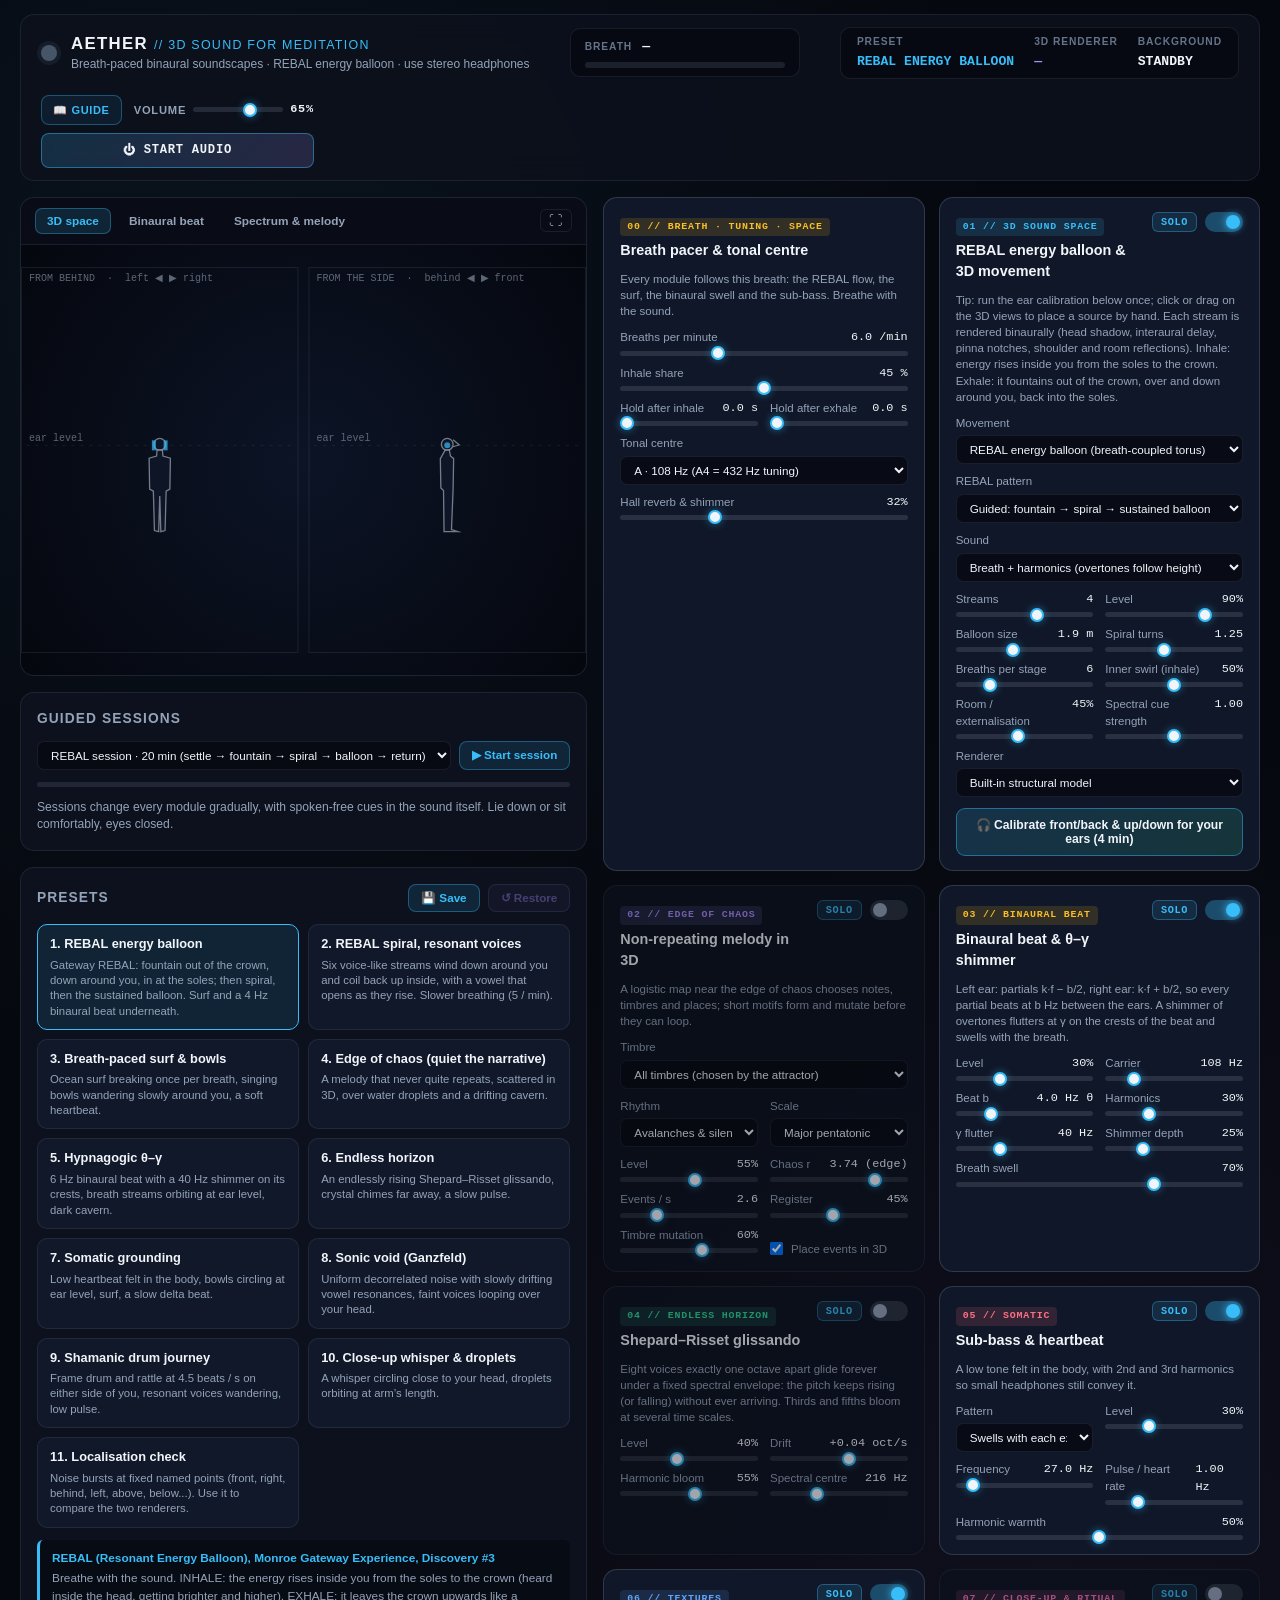
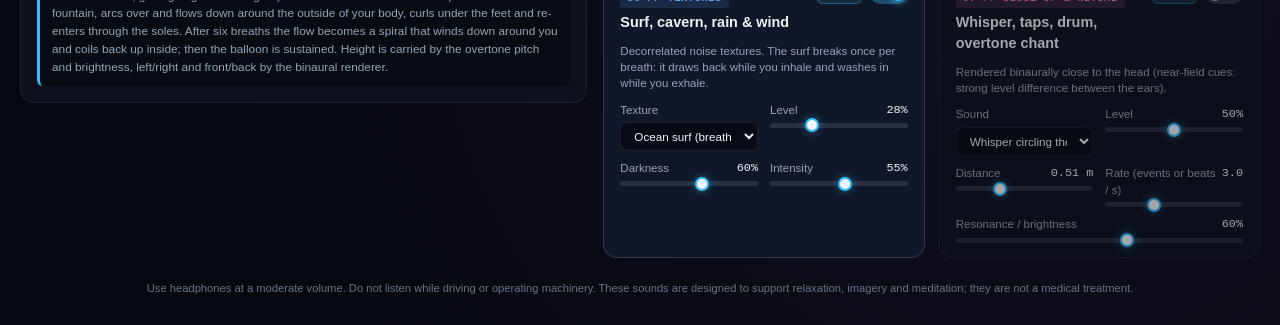
==== commit 6d4a3b55: "Deploy AETHER from ai-music 03534e0" ====
--- a/index.html
+++ b/index.html
@@ -10,7 +10,7 @@
   <title>AETHER // 3D sound for meditation and expanded states</title>
   <link rel="icon" type="image/png" sizes="512x512" href="icon-512.png" />
   <link rel="apple-touch-icon" href="icon-512.png" />
-  <link rel="stylesheet" href="styles.css?v=6.0" />
+  <link rel="stylesheet" href="styles.css?v=6.1" />
 </head>
 <body>
   <div class="app-shell">
@@ -174,7 +174,7 @@
               <label class="toggle-switch"><input type="checkbox" id="spatialEnabled" checked /><span class="slider"></span></label>
             </div>
           </div>
-          <p class="module-subtitle">Tip: click or drag on the 3D views to place a source by hand. Each stream is rendered binaurally (head shadow, interaural delay, pinna notches, shoulder and room reflections). Inhale: energy rises inside you from the soles to the crown. Exhale: it fountains out of the crown, over and down around you, back into the soles.</p>
+          <p class="module-subtitle">Tip: run the ear calibration below once; click or drag on the 3D views to place a source by hand. Each stream is rendered binaurally (head shadow, interaural delay, pinna notches, shoulder and room reflections). Inhale: energy rises inside you from the soles to the crown. Exhale: it fountains out of the crown, over and down around you, back into the soles.</p>
           <div class="control-list">
             <div class="control-row">
               <div class="control-label"><span>Movement</span></div>
@@ -226,9 +226,15 @@
                 <input type="range" id="spatialTurns" min="0" max="3" step="0.25" value="1.25" />
               </div>
             </div>
-            <div class="control-row rebal-only">
-              <div class="control-label"><span>Guided pattern: breaths per stage</span><span class="mono-val" id="spatialStageBreathsVal">6</span></div>
-              <input type="range" id="spatialStageBreaths" min="2" max="20" step="1" value="6" />
+            <div class="control-row two-col rebal-only">
+              <div>
+                <div class="control-label"><span>Breaths per stage</span><span class="mono-val" id="spatialStageBreathsVal">6</span></div>
+                <input type="range" id="spatialStageBreaths" min="2" max="20" step="1" value="6" />
+              </div>
+              <div>
+                <div class="control-label"><span>Inner swirl (inhale)</span><span class="mono-val" id="spatialInnerSwirlVal">50%</span></div>
+                <input type="range" id="spatialInnerSwirl" min="0" max="1" step="0.05" value="0.5" />
+              </div>
             </div>
             <div class="control-row free-only">
               <div class="control-label"><span>Movement speed</span><span class="mono-val" id="spatialSpeedVal">0.08 Hz</span></div>
@@ -247,10 +253,12 @@
             <div class="control-row">
               <div class="control-label"><span>Renderer</span></div>
               <select id="spatialRenderer" class="select-input">
-                <option value="structural" selected>Structural binaural model (recommended)</option>
-                <option value="hrtf">Browser measured HRTF (for comparison)</option>
+                <option value="structural" selected>Built-in structural model</option>
+                <option value="measured" disabled>Measured ear model (calibrate first)</option>
+                <option value="hrtf">Browser HRTF (for comparison)</option>
               </select>
             </div>
+            <button type="button" class="btn-calibrate" id="calOpen">🎧 Calibrate front/back &amp; up/down for your ears (4 min)</button>
           </div>
         </article>
 
@@ -558,15 +566,27 @@
     <footer class="footer-note">Use headphones at a moderate volume. Do not listen while driving or operating machinery. These sounds are designed to support relaxation, imagery and meditation; they are not a medical treatment.</footer>
   </div>
 
+  <div class="cal-modal" id="calModal" role="dialog" aria-modal="true" aria-labelledby="calTitle">
+    <div class="cal-box">
+      <div class="cal-head">
+        <span class="module-tag tag-cyan" id="calTitle">EAR-MODEL CALIBRATION</span>
+        <button type="button" class="btn-mini" id="calClose" title="Close (Esc)">✕</button>
+      </div>
+      <div id="calBody"></div>
+    </div>
+  </div>
+
   <audio id="bgAudioKeepAlive" src="silence.wav" loop playsinline preload="auto"></audio>
 
-  <script src="binaural-renderer.js?v=6.0"></script>
-  <script src="spatial-engine.js?v=6.0"></script>
-  <script src="modules-a.js?v=6.0"></script>
-  <script src="modules-b.js?v=6.0"></script>
-  <script src="audio-engine.js?v=6.0"></script>
-  <script src="presets.js?v=6.0"></script>
-  <script src="visualizer.js?v=6.0"></script>
-  <script src="app.js?v=6.0"></script>
+  <script src="binaural-renderer.js?v=6.1"></script>
+  <script src="spatial-engine.js?v=6.1"></script>
+  <script src="modules-a.js?v=6.1"></script>
+  <script src="modules-b.js?v=6.1"></script>
+  <script src="audio-engine.js?v=6.1"></script>
+  <script src="presets.js?v=6.1"></script>
+  <script src="hrtf/index.js?v=6.1"></script>
+  <script src="calibration.js?v=6.1"></script>
+  <script src="visualizer.js?v=6.1"></script>
+  <script src="app.js?v=6.1"></script>
 </body>
 </html>
--- a/styles.css
+++ b/styles.css
@@ -167,3 +167,31 @@
   input[type="range"]::-webkit-slider-thumb { width: 22px; height: 22px; }
   .control-row.two-col { grid-template-columns: 1fr; }
 }
+
+/* ---------- ear-model calibration */
+.btn-calibrate { margin-top: 2px; width: 100%; background: linear-gradient(135deg, rgba(56, 189, 248, 0.16), rgba(52, 211, 153, 0.16)); border: 1px solid rgba(56, 189, 248, 0.45); color: var(--text-primary); font-size: 0.76rem; font-weight: 600; padding: 9px 12px; border-radius: 9px; cursor: pointer; }
+.btn-calibrate:hover { border-color: var(--cyan); box-shadow: 0 0 14px rgba(56, 189, 248, 0.25); }
+.cal-modal { position: fixed; inset: 0; z-index: 100; display: none; align-items: center; justify-content: center; background: rgba(2, 4, 10, 0.82); backdrop-filter: blur(6px); padding: 16px; }
+.cal-modal.open { display: flex; }
+.cal-box { width: min(640px, 100%); max-height: 92vh; overflow-y: auto; background: #0c111d; border: 1px solid rgba(56, 189, 248, 0.35); border-radius: 16px; padding: 18px 22px 22px; box-shadow: 0 30px 80px rgba(0, 0, 0, 0.6); }
+.cal-head { display: flex; justify-content: space-between; align-items: center; margin-bottom: 8px; }
+#calBody h3 { font-size: 1rem; margin: 6px 0 10px; }
+#calBody p, #calBody li { font-size: 0.84rem; color: var(--text-secondary); line-height: 1.55; margin-bottom: 8px; }
+#calBody ol { padding-left: 20px; margin-bottom: 10px; }
+.cal-actions { display: flex; gap: 10px; flex-wrap: wrap; margin-top: 14px; }
+.cal-actions .btn-config { padding: 9px 16px; font-size: 0.8rem; }
+.cal-actions .btn-config:disabled { opacity: 0.35; }
+.cal-duel { display: grid; grid-template-columns: 1fr 1fr; gap: 12px; margin-top: 8px; }
+.cal-play { padding: 22px 10px; border-radius: 12px; border: 1px solid rgba(167, 139, 250, 0.4); background: rgba(167, 139, 250, 0.1); color: var(--text-primary); font-size: 1rem; font-weight: 700; cursor: pointer; }
+.cal-play span { display: block; font-size: 0.68rem; font-weight: 400; color: var(--text-muted); margin-top: 4px; }
+.cal-play.active { border-color: var(--violet); box-shadow: 0 0 18px rgba(167, 139, 250, 0.35); }
+.cal-answers { display: grid; grid-template-columns: repeat(2, 1fr); gap: 10px; margin-top: 6px; }
+.cal-ans { padding: 18px 8px; border-radius: 12px; border: 1px solid rgba(56, 189, 248, 0.4); background: rgba(56, 189, 248, 0.08); color: var(--text-primary); font-size: 0.95rem; font-weight: 600; cursor: pointer; }
+.cal-ans:hover { background: rgba(56, 189, 248, 0.2); }
+.cal-progress { height: 4px; border-radius: 999px; background: rgba(148, 163, 184, 0.15); margin-top: 16px; overflow: hidden; }
+.cal-progress > div { height: 100%; background: linear-gradient(90deg, var(--cyan), var(--violet)); }
+.cal-table { width: 100%; border-collapse: collapse; font-size: 0.82rem; margin: 6px 0; }
+.cal-table td, .cal-table th { padding: 6px 8px; border-bottom: 1px solid var(--border-subtle); text-align: left; color: var(--text-secondary); }
+.cal-table th { font-size: 0.7rem; text-transform: uppercase; letter-spacing: 0.06em; color: var(--text-muted); }
+.cal-note { background: rgba(251, 191, 36, 0.08); border-left: 3px solid var(--amber); padding: 8px 10px; border-radius: 6px; }
+.cal-dim { color: var(--text-muted); font-size: 0.78rem; }
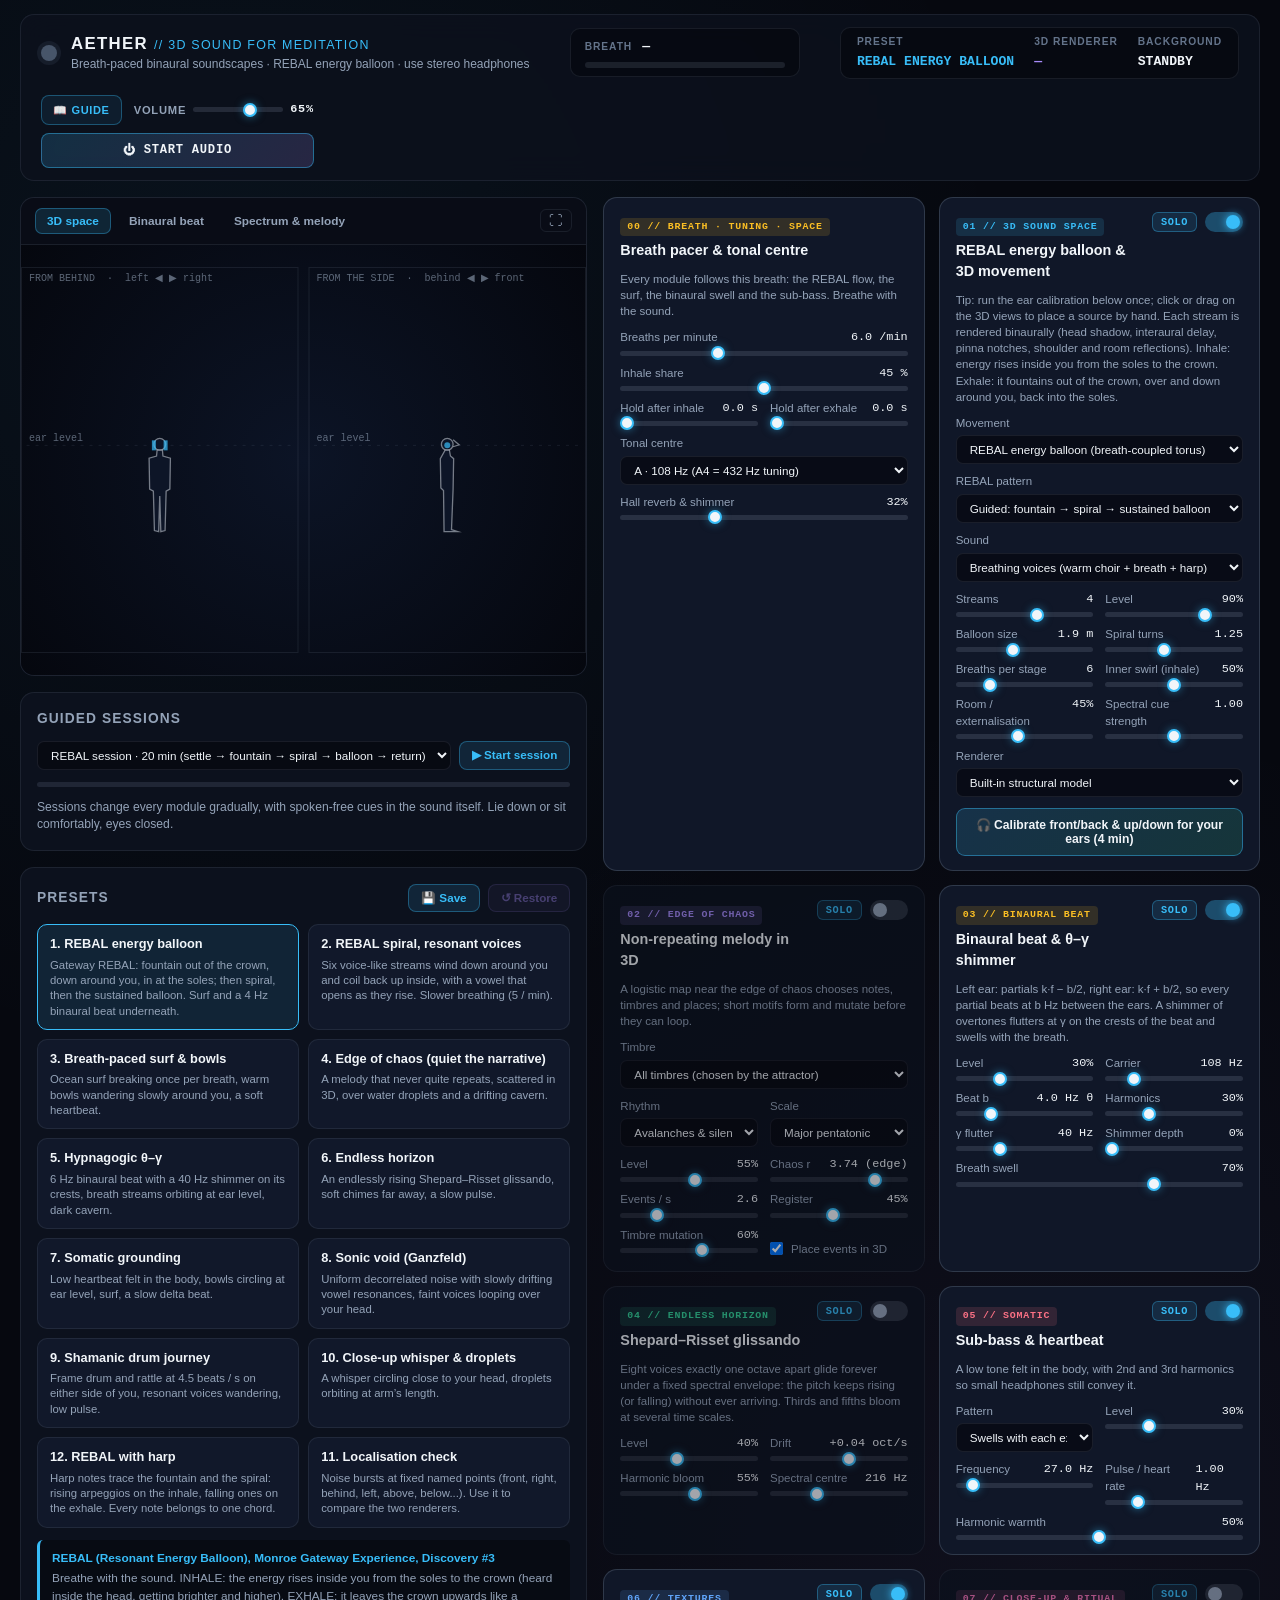
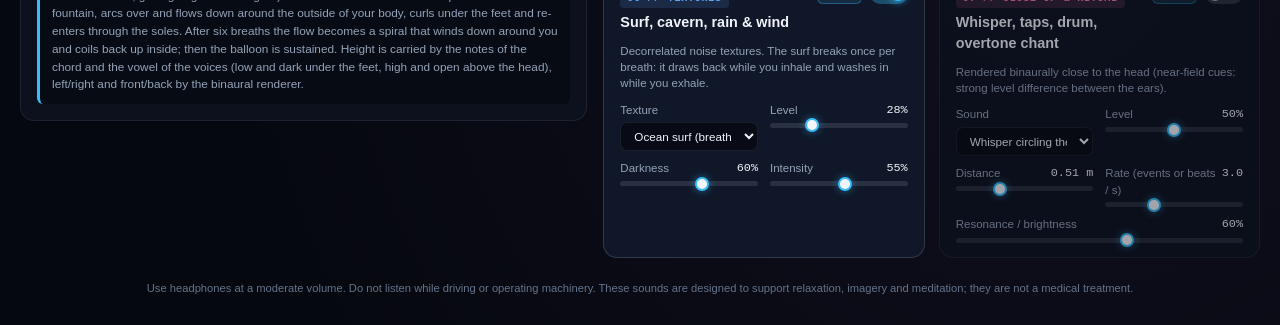
==== commit ab732947: "Deploy AETHER from ai-music 9a1bcf5" ====
--- a/index.html
+++ b/index.html
@@ -10,7 +10,7 @@
   <title>AETHER // 3D sound for meditation and expanded states</title>
   <link rel="icon" type="image/png" sizes="512x512" href="icon-512.png" />
   <link rel="apple-touch-icon" href="icon-512.png" />
-  <link rel="stylesheet" href="styles.css?v=6.1" />
+  <link rel="stylesheet" href="styles.css?v=6.3" />
 </head>
 <body>
   <div class="app-shell">
@@ -199,11 +199,12 @@
             <div class="control-row">
               <div class="control-label"><span>Sound</span></div>
               <select id="spatialPalette" class="select-input">
-                <option value="breath" selected>Breath + harmonics (overtones follow height)</option>
-                <option value="choir">Resonant voice (vowel opens with height)</option>
-                <option value="water">Water fountain (stream + droplets)</option>
-                <option value="bowl">Singing bowls</option>
-                <option value="chimes">Crystal chimes</option>
+                <option value="breath" selected>Breathing voices (warm choir + breath + harp)</option>
+                <option value="choir">Choir (resonant voices)</option>
+                <option value="harp">Harp arpeggios</option>
+                <option value="water">Water fountain (tuned droplets)</option>
+                <option value="bowl">Warm bowls</option>
+                <option value="chimes">Soft chimes (celesta)</option>
               </select>
             </div>
             <div class="control-row two-col">
@@ -280,11 +281,11 @@
               <div class="control-label"><span>Timbre</span></div>
               <select id="chaosPalette" class="select-input">
                 <option value="hybrid" selected>All timbres (chosen by the attractor)</option>
-                <option value="metallic">FM bells</option>
+                <option value="metallic">Soft bells</option>
                 <option value="liquid">Liquid vowels</option>
                 <option value="plucked">Wood &amp; glass plucks</option>
                 <option value="subglitch">Deep drops</option>
-                <option value="breath">Swelling reeds</option>
+                <option value="breath">Swelling voices</option>
               </select>
             </div>
             <div class="control-row two-col">
@@ -578,15 +579,15 @@
 
   <audio id="bgAudioKeepAlive" src="silence.wav" loop playsinline preload="auto"></audio>
 
-  <script src="binaural-renderer.js?v=6.1"></script>
-  <script src="spatial-engine.js?v=6.1"></script>
-  <script src="modules-a.js?v=6.1"></script>
-  <script src="modules-b.js?v=6.1"></script>
-  <script src="audio-engine.js?v=6.1"></script>
-  <script src="presets.js?v=6.1"></script>
-  <script src="hrtf/index.js?v=6.1"></script>
-  <script src="calibration.js?v=6.1"></script>
-  <script src="visualizer.js?v=6.1"></script>
-  <script src="app.js?v=6.1"></script>
+  <script src="binaural-renderer.js?v=6.3"></script>
+  <script src="spatial-engine.js?v=6.3"></script>
+  <script src="modules-a.js?v=6.3"></script>
+  <script src="modules-b.js?v=6.3"></script>
+  <script src="audio-engine.js?v=6.3"></script>
+  <script src="presets.js?v=6.3"></script>
+  <script src="hrtf/index.js?v=6.3"></script>
+  <script src="calibration.js?v=6.3"></script>
+  <script src="visualizer.js?v=6.3"></script>
+  <script src="app.js?v=6.3"></script>
 </body>
 </html>
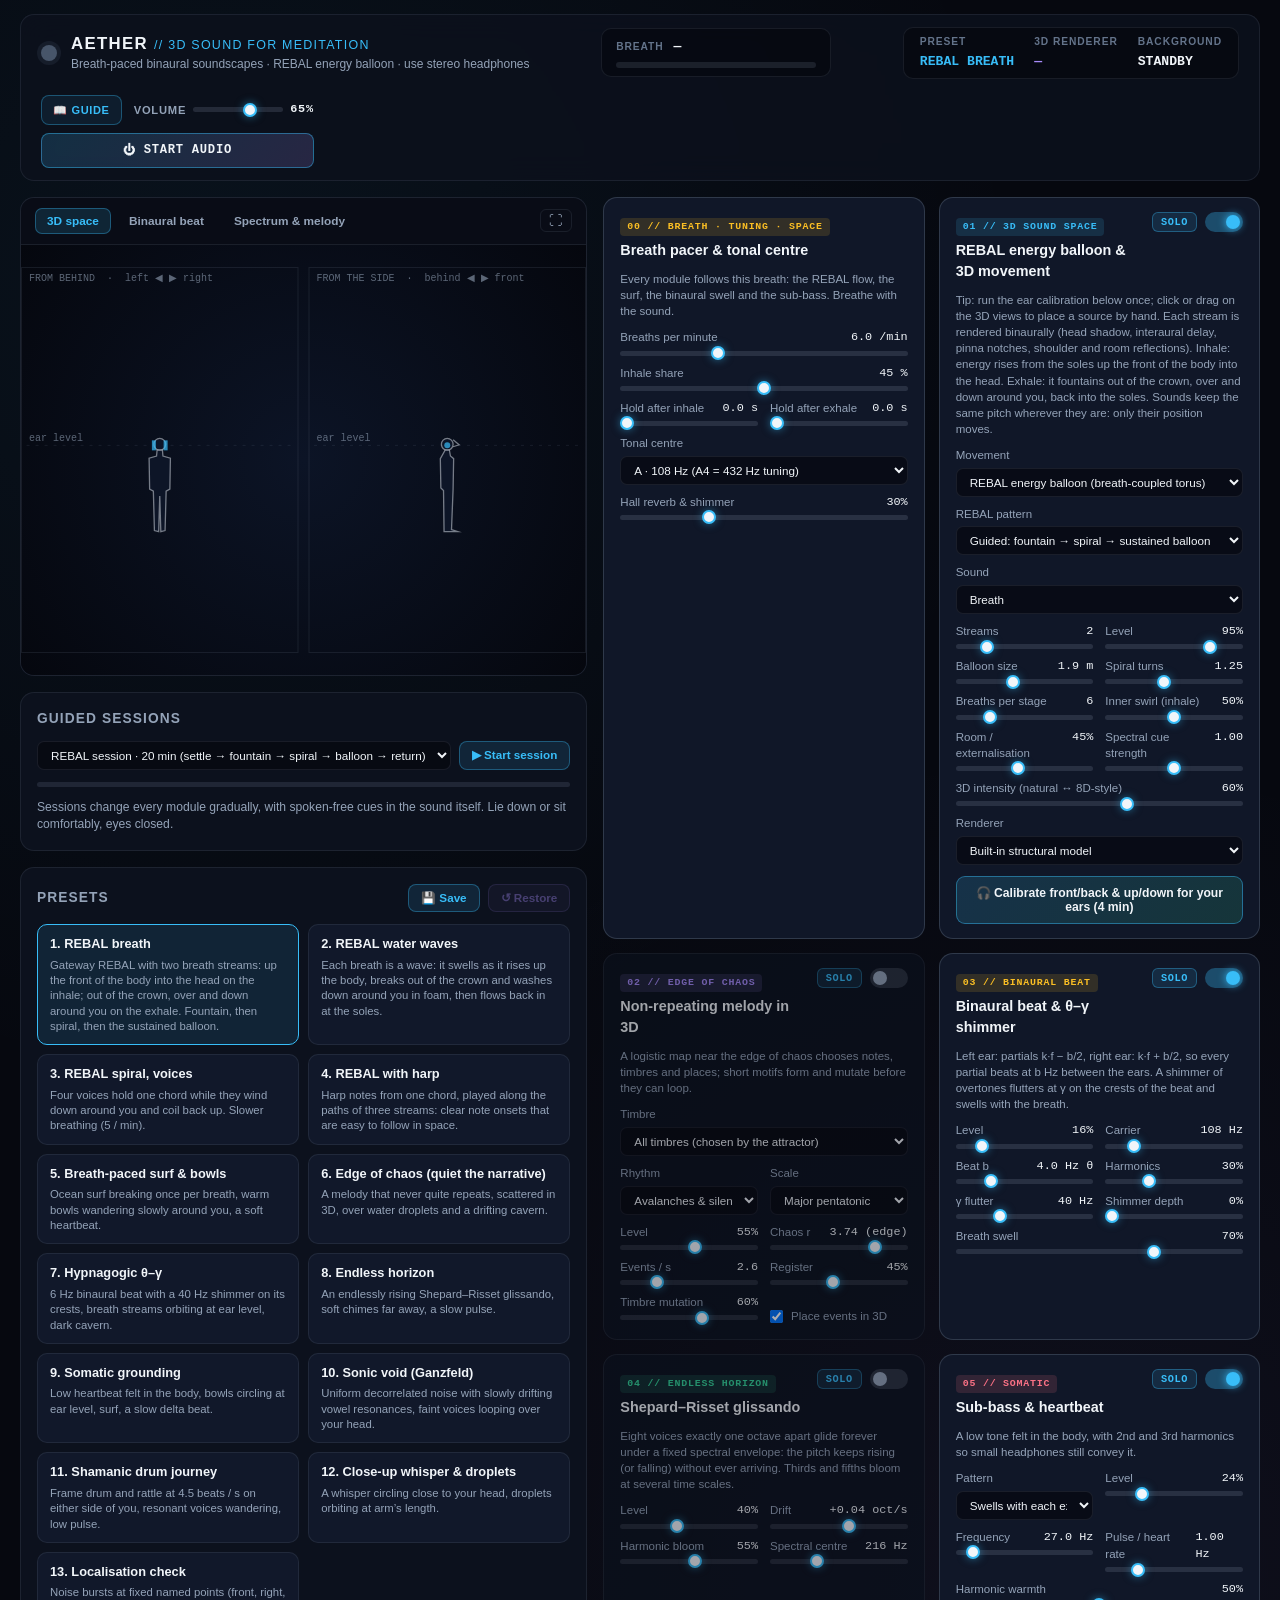
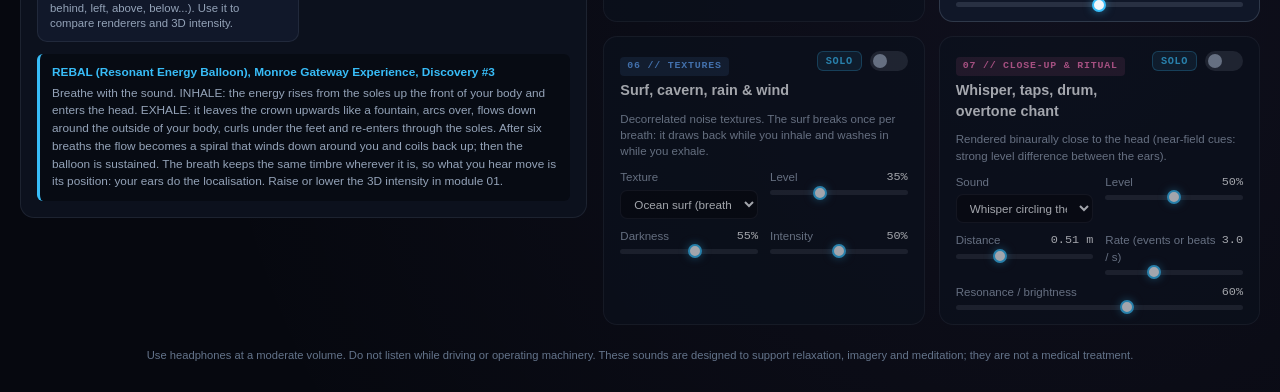
==== commit 4a749b4e: "Deploy AETHER from ai-music 5b58802" ====
--- a/index.html
+++ b/index.html
@@ -10,7 +10,7 @@
   <title>AETHER // 3D sound for meditation and expanded states</title>
   <link rel="icon" type="image/png" sizes="512x512" href="icon-512.png" />
   <link rel="apple-touch-icon" href="icon-512.png" />
-  <link rel="stylesheet" href="styles.css?v=6.3" />
+  <link rel="stylesheet" href="styles.css?v=6.4" />
 </head>
 <body>
   <div class="app-shell">
@@ -174,7 +174,7 @@
               <label class="toggle-switch"><input type="checkbox" id="spatialEnabled" checked /><span class="slider"></span></label>
             </div>
           </div>
-          <p class="module-subtitle">Tip: run the ear calibration below once; click or drag on the 3D views to place a source by hand. Each stream is rendered binaurally (head shadow, interaural delay, pinna notches, shoulder and room reflections). Inhale: energy rises inside you from the soles to the crown. Exhale: it fountains out of the crown, over and down around you, back into the soles.</p>
+          <p class="module-subtitle">Tip: run the ear calibration below once; click or drag on the 3D views to place a source by hand. Each stream is rendered binaurally (head shadow, interaural delay, pinna notches, shoulder and room reflections). Inhale: energy rises from the soles up the front of the body into the head. Exhale: it fountains out of the crown, over and down around you, back into the soles. Sounds keep the same pitch wherever they are: only their position moves.</p>
           <div class="control-list">
             <div class="control-row">
               <div class="control-label"><span>Movement</span></div>
@@ -199,18 +199,19 @@
             <div class="control-row">
               <div class="control-label"><span>Sound</span></div>
               <select id="spatialPalette" class="select-input">
-                <option value="breath" selected>Breathing voices (warm choir + breath + harp)</option>
-                <option value="choir">Choir (resonant voices)</option>
-                <option value="harp">Harp arpeggios</option>
-                <option value="water">Water fountain (tuned droplets)</option>
+                <option value="breath" selected>Breath</option>
+                <option value="waves">Water waves</option>
+                <option value="choir">Choir (sustained chord)</option>
+                <option value="harp">Harp (chord notes)</option>
+                <option value="water">Water drops</option>
                 <option value="bowl">Warm bowls</option>
                 <option value="chimes">Soft chimes (celesta)</option>
               </select>
             </div>
             <div class="control-row two-col">
               <div>
-                <div class="control-label"><span>Streams</span><span class="mono-val" id="spatialCountVal">4</span></div>
-                <input type="range" id="spatialCount" min="1" max="6" step="1" value="4" />
+                <div class="control-label"><span>Streams</span><span class="mono-val" id="spatialCountVal">2</span></div>
+                <input type="range" id="spatialCount" min="1" max="6" step="1" value="2" />
               </div>
               <div>
                 <div class="control-label"><span>Level</span><span class="mono-val" id="spatialGainVal">85%</span></div>
@@ -250,6 +251,10 @@
                 <div class="control-label"><span>Spectral cue strength</span><span class="mono-val" id="spatialCueVal">1.00</span></div>
                 <input type="range" id="spatialCue" min="0" max="2" step="0.05" value="1" />
               </div>
+            </div>
+            <div class="control-row">
+              <div class="control-label"><span>3D intensity (natural ↔ 8D-style)</span><span class="mono-val" id="spatialIntensityVal">60%</span></div>
+              <input type="range" id="spatialIntensity" min="0" max="1" step="0.05" value="0.6" />
             </div>
             <div class="control-row">
               <div class="control-label"><span>Renderer</span></div>
@@ -579,15 +584,15 @@
 
   <audio id="bgAudioKeepAlive" src="silence.wav" loop playsinline preload="auto"></audio>
 
-  <script src="binaural-renderer.js?v=6.3"></script>
-  <script src="spatial-engine.js?v=6.3"></script>
-  <script src="modules-a.js?v=6.3"></script>
-  <script src="modules-b.js?v=6.3"></script>
-  <script src="audio-engine.js?v=6.3"></script>
-  <script src="presets.js?v=6.3"></script>
-  <script src="hrtf/index.js?v=6.3"></script>
-  <script src="calibration.js?v=6.3"></script>
-  <script src="visualizer.js?v=6.3"></script>
-  <script src="app.js?v=6.3"></script>
+  <script src="binaural-renderer.js?v=6.4"></script>
+  <script src="spatial-engine.js?v=6.4"></script>
+  <script src="modules-a.js?v=6.4"></script>
+  <script src="modules-b.js?v=6.4"></script>
+  <script src="audio-engine.js?v=6.4"></script>
+  <script src="presets.js?v=6.4"></script>
+  <script src="hrtf/index.js?v=6.4"></script>
+  <script src="calibration.js?v=6.4"></script>
+  <script src="visualizer.js?v=6.4"></script>
+  <script src="app.js?v=6.4"></script>
 </body>
 </html>
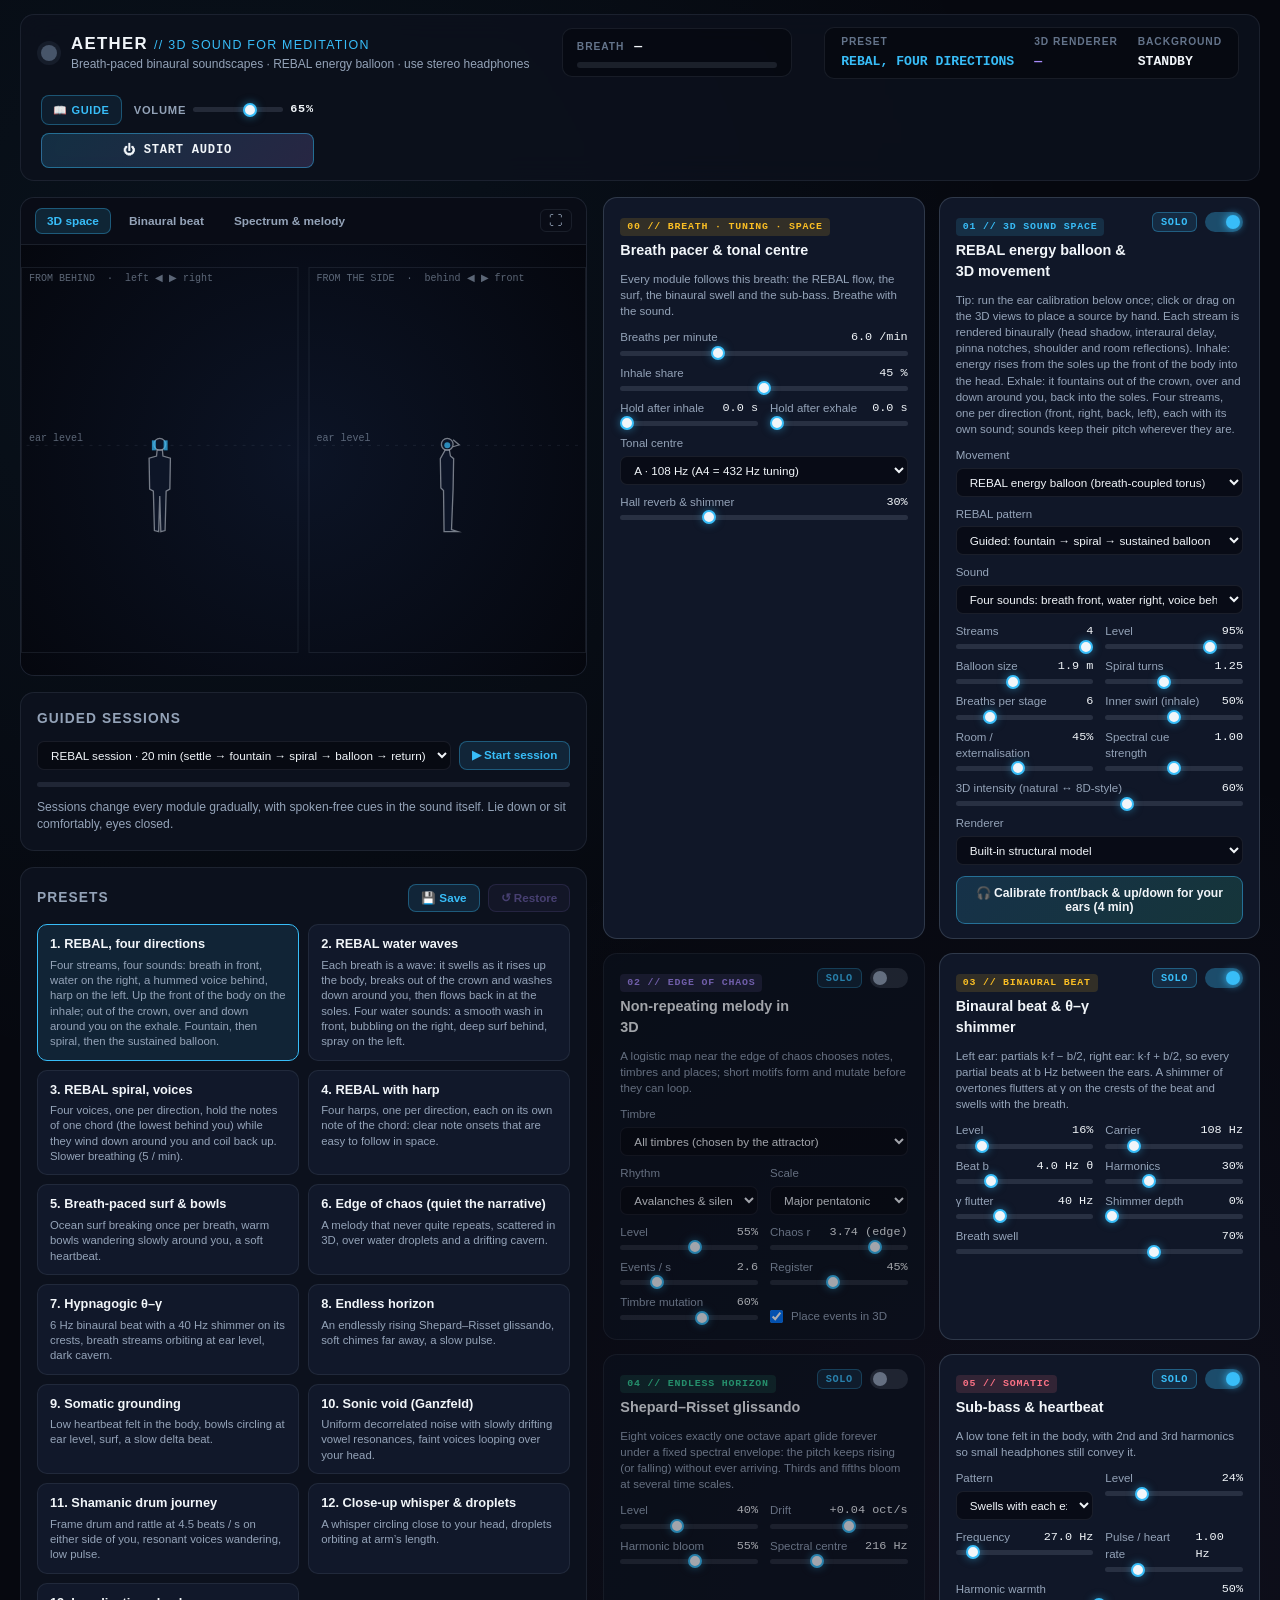
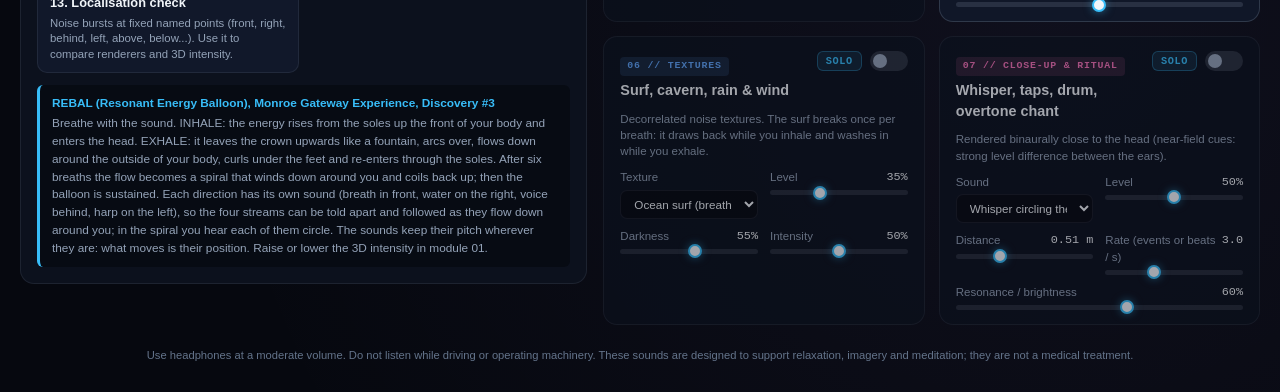
==== commit c67d641d: "Deploy AETHER from ai-music d77ba94" ====
--- a/index.html
+++ b/index.html
@@ -10,7 +10,7 @@
   <title>AETHER // 3D sound for meditation and expanded states</title>
   <link rel="icon" type="image/png" sizes="512x512" href="icon-512.png" />
   <link rel="apple-touch-icon" href="icon-512.png" />
-  <link rel="stylesheet" href="styles.css?v=6.4" />
+  <link rel="stylesheet" href="styles.css?v=6.5" />
 </head>
 <body>
   <div class="app-shell">
@@ -174,7 +174,7 @@
               <label class="toggle-switch"><input type="checkbox" id="spatialEnabled" checked /><span class="slider"></span></label>
             </div>
           </div>
-          <p class="module-subtitle">Tip: run the ear calibration below once; click or drag on the 3D views to place a source by hand. Each stream is rendered binaurally (head shadow, interaural delay, pinna notches, shoulder and room reflections). Inhale: energy rises from the soles up the front of the body into the head. Exhale: it fountains out of the crown, over and down around you, back into the soles. Sounds keep the same pitch wherever they are: only their position moves.</p>
+          <p class="module-subtitle">Tip: run the ear calibration below once; click or drag on the 3D views to place a source by hand. Each stream is rendered binaurally (head shadow, interaural delay, pinna notches, shoulder and room reflections). Inhale: energy rises from the soles up the front of the body into the head. Exhale: it fountains out of the crown, over and down around you, back into the soles. Four streams, one per direction (front, right, back, left), each with its own sound; sounds keep their pitch wherever they are.</p>
           <div class="control-list">
             <div class="control-row">
               <div class="control-label"><span>Movement</span></div>
@@ -199,10 +199,11 @@
             <div class="control-row">
               <div class="control-label"><span>Sound</span></div>
               <select id="spatialPalette" class="select-input">
-                <option value="breath" selected>Breath</option>
-                <option value="waves">Water waves</option>
-                <option value="choir">Choir (sustained chord)</option>
-                <option value="harp">Harp (chord notes)</option>
+                <option value="quad" selected>Four sounds: breath front, water right, voice behind, harp left</option>
+                <option value="breath">Breath (a vowel per direction)</option>
+                <option value="waves">Water waves (a character per direction)</option>
+                <option value="choir">Choir (a chord note per direction)</option>
+                <option value="harp">Harp (a note per direction)</option>
                 <option value="water">Water drops</option>
                 <option value="bowl">Warm bowls</option>
                 <option value="chimes">Soft chimes (celesta)</option>
@@ -210,8 +211,8 @@
             </div>
             <div class="control-row two-col">
               <div>
-                <div class="control-label"><span>Streams</span><span class="mono-val" id="spatialCountVal">2</span></div>
-                <input type="range" id="spatialCount" min="1" max="6" step="1" value="2" />
+                <div class="control-label"><span>Streams</span><span class="mono-val" id="spatialCountVal">4</span></div>
+                <input type="range" id="spatialCount" min="1" max="4" step="1" value="4" />
               </div>
               <div>
                 <div class="control-label"><span>Level</span><span class="mono-val" id="spatialGainVal">85%</span></div>
@@ -584,15 +585,15 @@
 
   <audio id="bgAudioKeepAlive" src="silence.wav" loop playsinline preload="auto"></audio>
 
-  <script src="binaural-renderer.js?v=6.4"></script>
-  <script src="spatial-engine.js?v=6.4"></script>
-  <script src="modules-a.js?v=6.4"></script>
-  <script src="modules-b.js?v=6.4"></script>
-  <script src="audio-engine.js?v=6.4"></script>
-  <script src="presets.js?v=6.4"></script>
-  <script src="hrtf/index.js?v=6.4"></script>
-  <script src="calibration.js?v=6.4"></script>
-  <script src="visualizer.js?v=6.4"></script>
-  <script src="app.js?v=6.4"></script>
+  <script src="binaural-renderer.js?v=6.5"></script>
+  <script src="spatial-engine.js?v=6.5"></script>
+  <script src="modules-a.js?v=6.5"></script>
+  <script src="modules-b.js?v=6.5"></script>
+  <script src="audio-engine.js?v=6.5"></script>
+  <script src="presets.js?v=6.5"></script>
+  <script src="hrtf/index.js?v=6.5"></script>
+  <script src="calibration.js?v=6.5"></script>
+  <script src="visualizer.js?v=6.5"></script>
+  <script src="app.js?v=6.5"></script>
 </body>
 </html>
